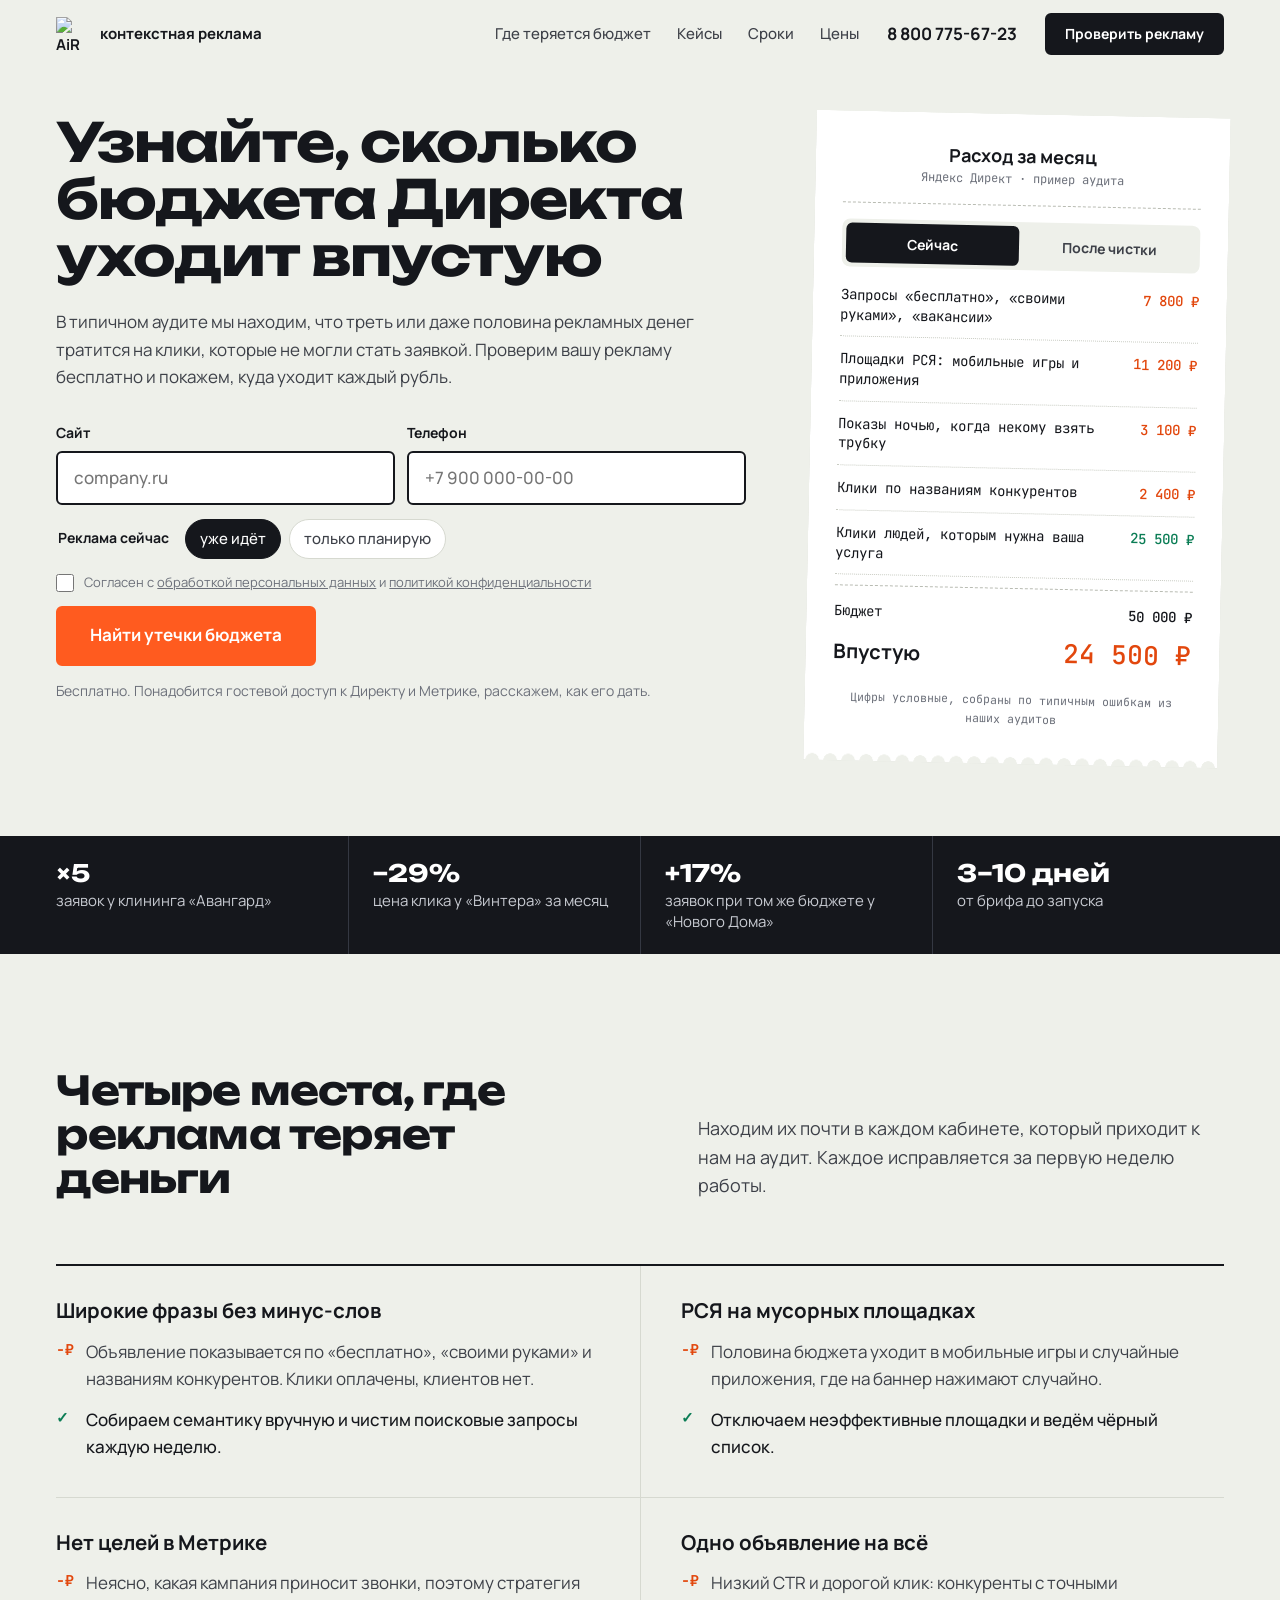
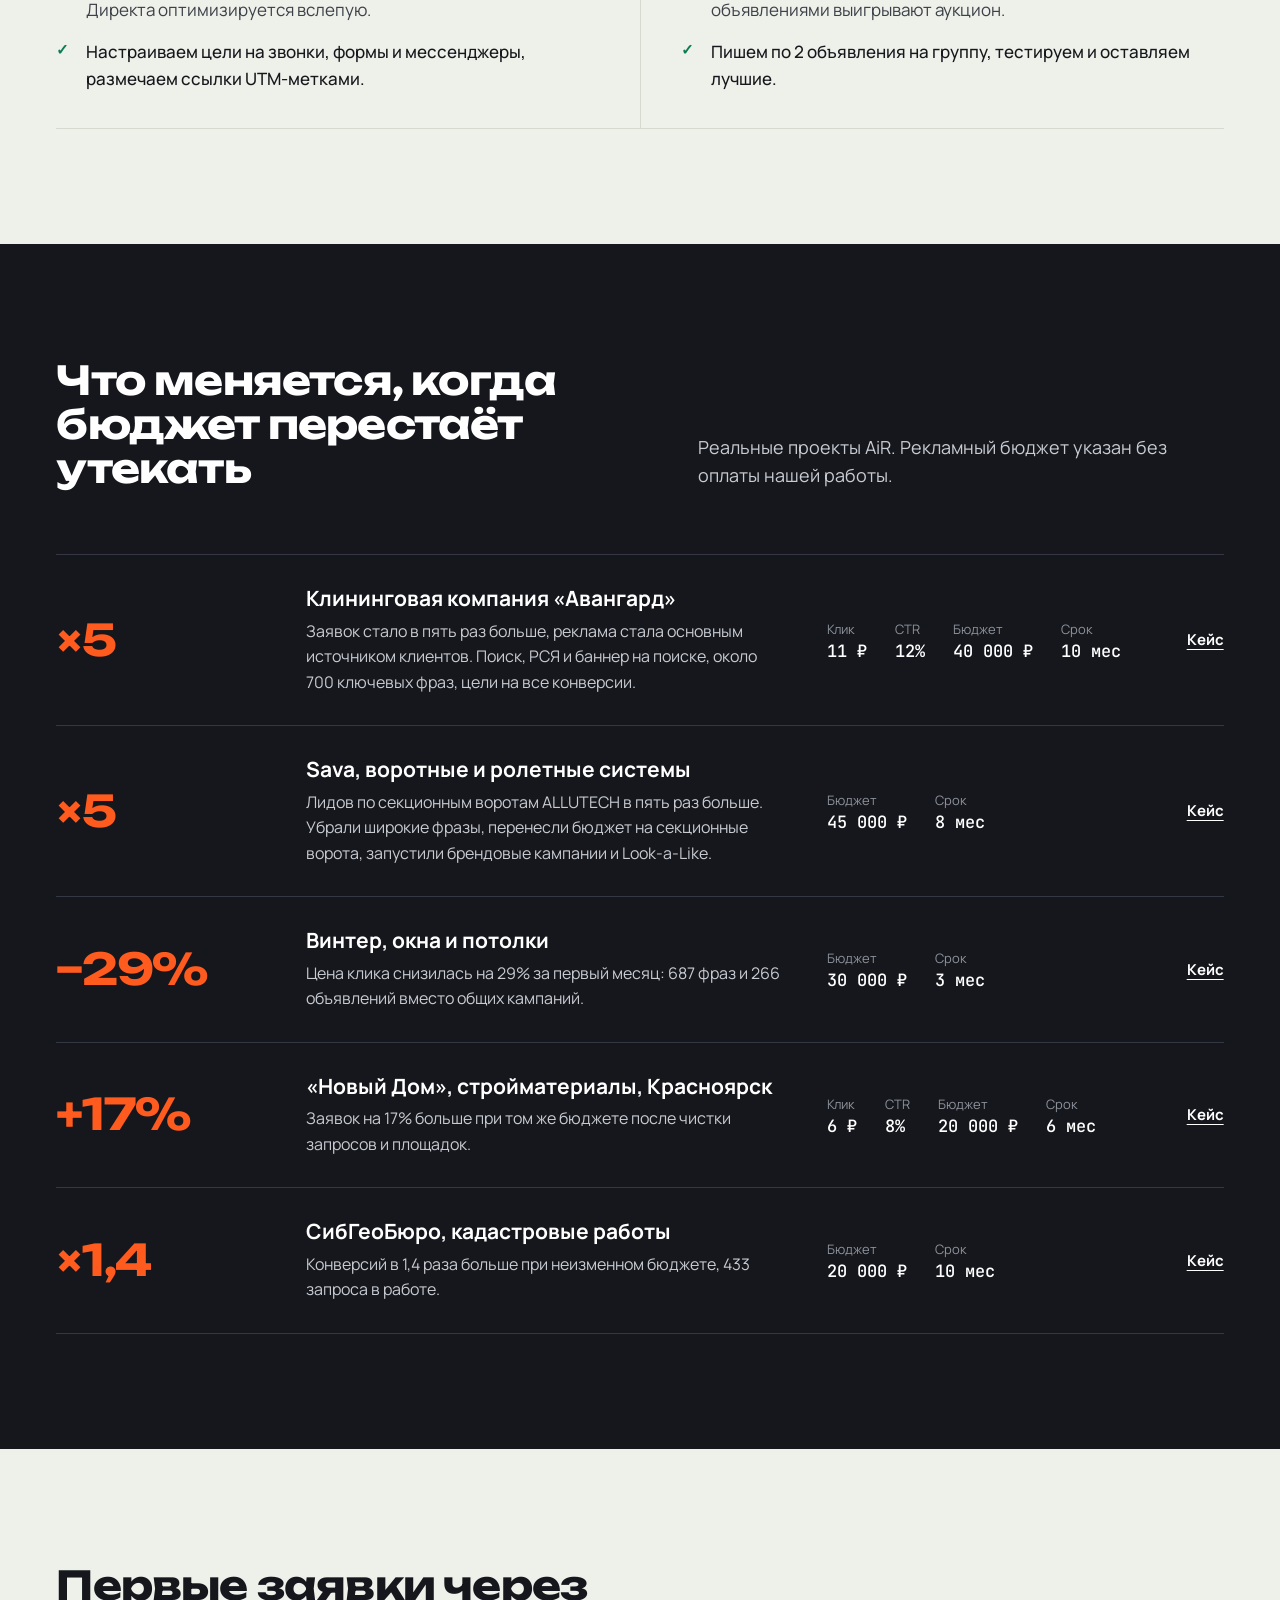
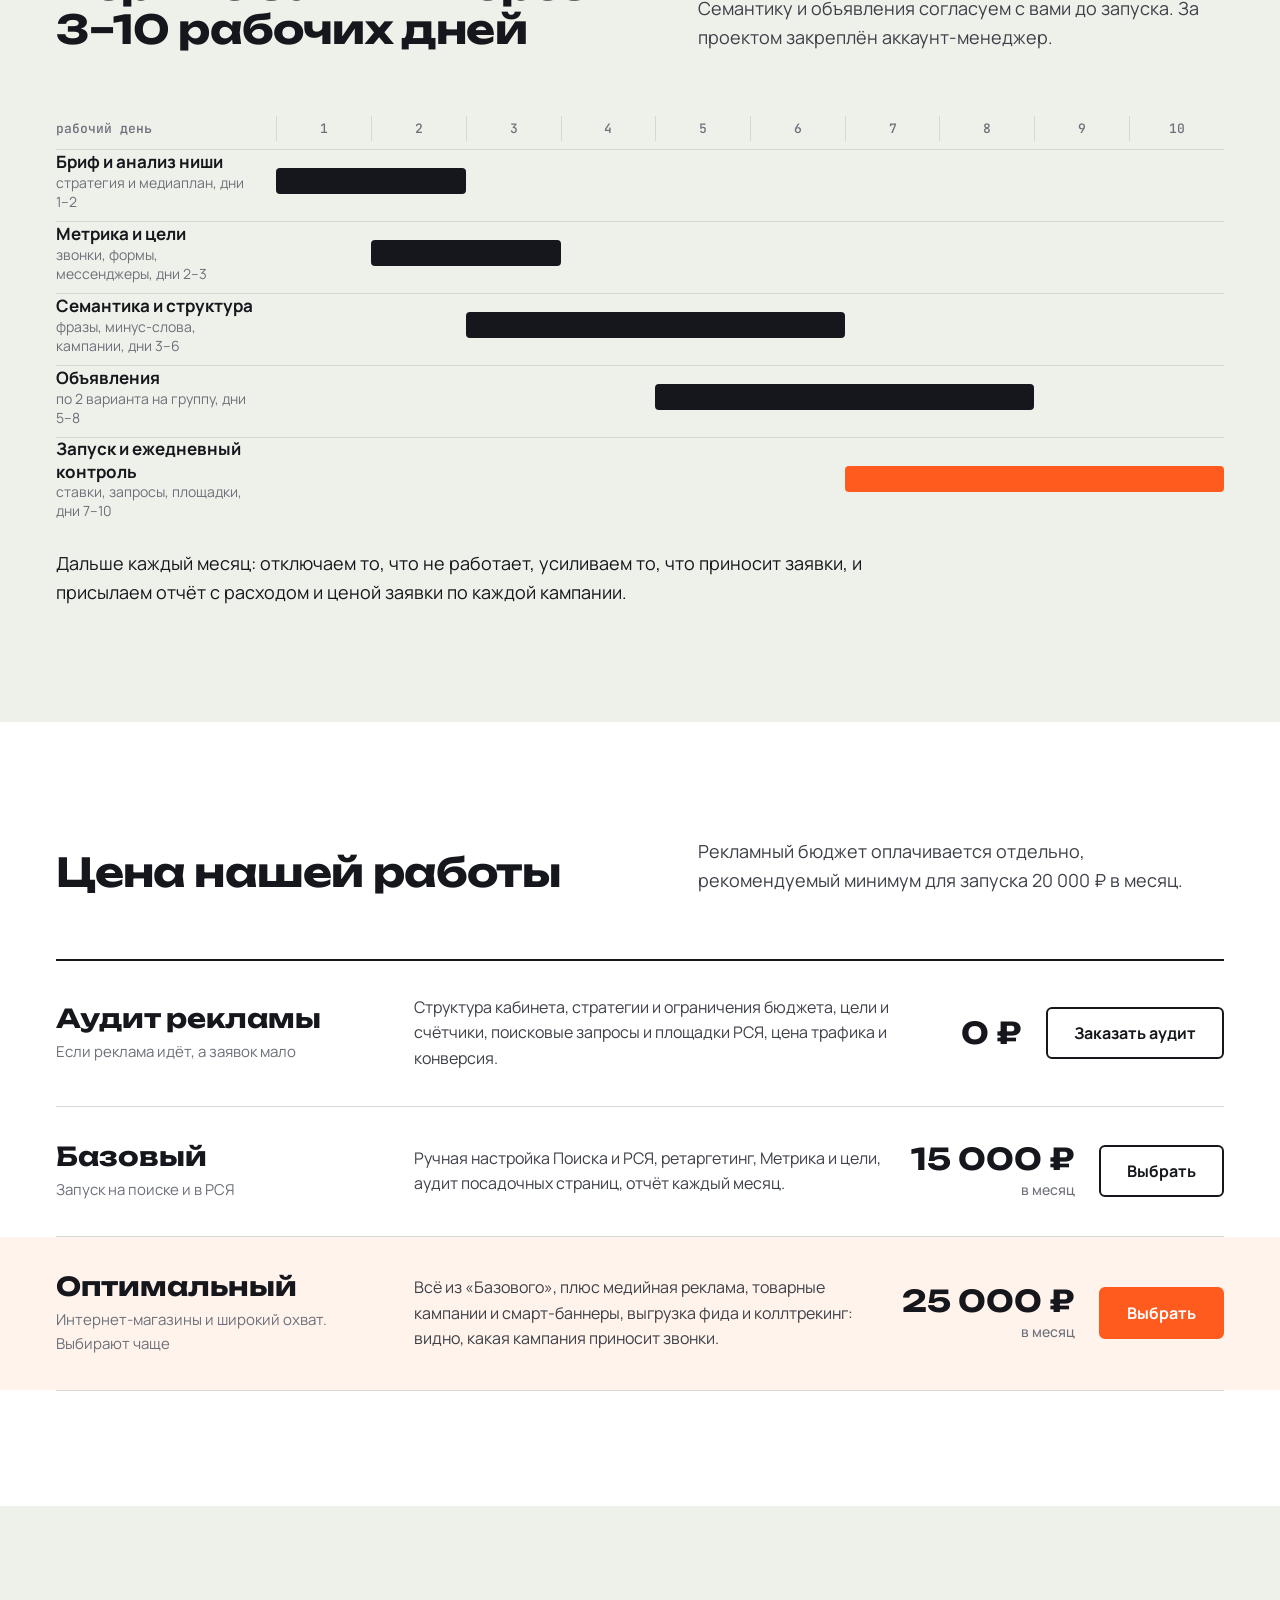
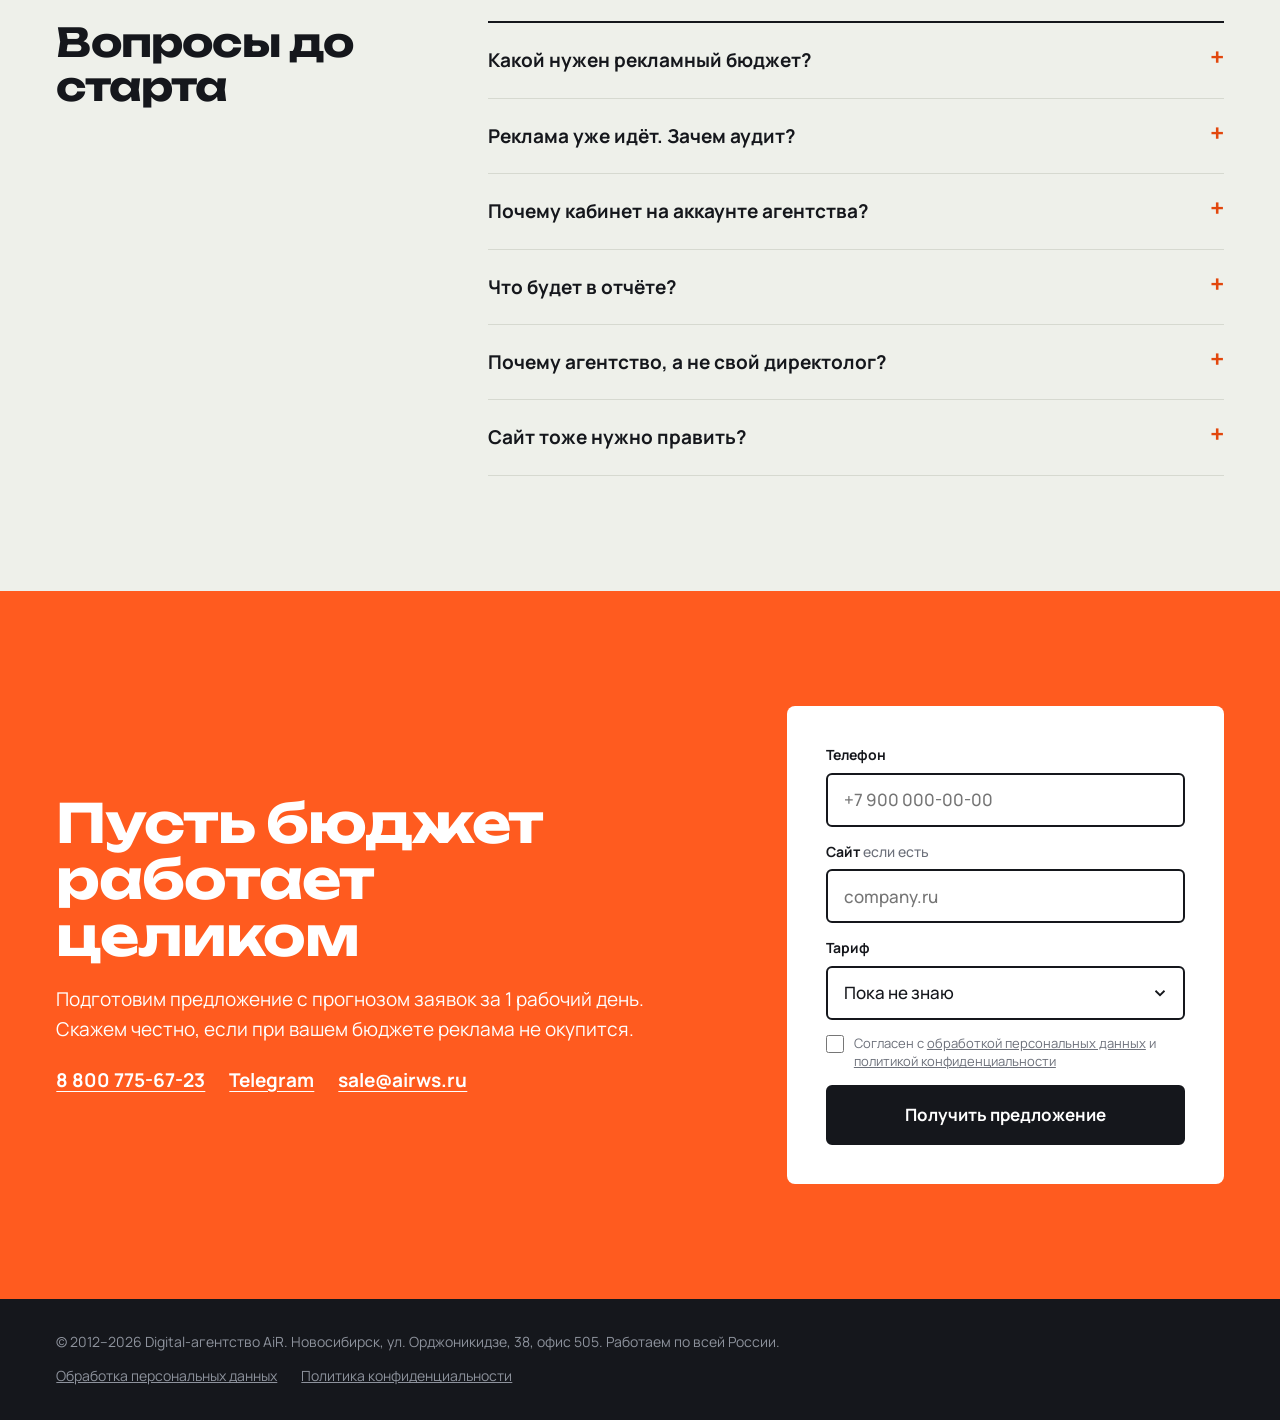
==== context-b/index.html @ ef3f14d1 "Контекст: варианты B (чек расходов) и C (калькулятор на первом экране) Co-Authored-By: Claude Opus 5" ====
<!doctype html>
<html lang="ru">
<head>
  <meta charset="utf-8">
  <meta name="viewport" content="width=device-width, initial-scale=1">
  <title>Сколько бюджета Директа уходит впустую — бесплатный аудит AiR</title>
  <meta name="description" content="Проверим вашу рекламу в Яндекс Директе бесплатно: мусорные запросы, площадки РСЯ, цели в Метрике. Ведение от 15 000 ₽ в месяц. Кейсы: заявки ×5, цена клика −29%.">
  <meta property="og:title" content="Сколько бюджета Директа уходит впустую — AiR">
  <meta property="og:description" content="Бесплатный аудит рекламы в Яндекс Директе. Ведение от 15 000 ₽ в месяц.">
  <meta property="og:type" content="website">
  <meta name="theme-color" content="#eef0ea">
  <link rel="icon" href="https://www.airws.ru/favicon.ico">
  <link rel="preconnect" href="https://fonts.googleapis.com">
  <link rel="preconnect" href="https://fonts.gstatic.com" crossorigin>
  <link href="https://fonts.googleapis.com/css2?family=Unbounded:wght@500;700&family=Manrope:wght@400;500;700&family=JetBrains+Mono:wght@400;500&display=swap" rel="stylesheet">
  <link rel="stylesheet" href="style.css?v=1">

  <!-- Яндекс.Метрика (на GitHub Pages и localhost не подключается). Цели этого лендинга идут с префиксом ctxb_ -->
  <script>
    if (!/(\.github\.io|^localhost|^127\.0\.0\.1)$/.test(location.hostname))
    (function(m,e,t,r,i,k,a){m[i]=m[i]||function(){(m[i].a=m[i].a||[]).push(arguments)};
    m[i].l=1*new Date();for(var j=0;j<document.scripts.length;j++){if(document.scripts[j].src===r){return;}}
    k=e.createElement(t),a=e.getElementsByTagName(t)[0],k.async=1,k.src=r,a.parentNode.insertBefore(k,a)})
    (window,document,"script","https://mc.yandex.ru/metrika/tag.js","ym");
    if (window.ym) ym(16999798, "init", {clickmap:true, trackLinks:true, accurateTrackBounce:true, webvisor:true});
  </script>
</head>
<body data-landing="context_b" data-goal-prefix="ctxb_" data-endpoint="../send.php">
<a class="skip" href="#main">Перейти к содержанию</a>

<header class="header">
  <div class="wrap header__in">
    <a href="https://www.airws.ru/" class="brand" target="_blank" rel="noopener" data-goal="logo_click">
      <img src="https://www.airws.ru/local/templates/main/assets/img/logo.svg" alt="AiR" width="34" height="34">
      <span>контекстная реклама</span>
    </a>
    <nav class="nav" aria-label="Разделы">
      <a href="#leaks">Где теряется бюджет</a>
      <a href="#cases">Кейсы</a>
      <a href="#plan">Сроки</a>
      <a href="#prices">Цены</a>
    </nav>
    <a class="header__tel" href="tel:88007756723" data-goal="phone_click">8 800 775-67-23</a>
    <a class="btn btn--ink btn--s" href="#audit" data-goal="cta_header">Проверить рекламу</a>
  </div>
</header>

<main id="main">

<!-- ============ HERO: чек расходов ============ -->
<section class="hero">
  <div class="wrap hero__in">
    <div class="hero__copy">
      <h1>Узнайте, сколько бюджета Директа уходит впустую</h1>
      <p class="hero__lead">В типичном аудите мы находим, что треть или даже половина рекламных денег тратится на клики, которые не могли стать заявкой. Проверим вашу рекламу бесплатно и покажем, куда уходит каждый рубль.</p>

      <form class="quick" id="audit" data-form="audit" novalidate>
        <div class="quick__row">
          <label class="field">
            <span class="field__label">Сайт</span>
            <input name="site" type="text" placeholder="company.ru" required autocomplete="url" inputmode="url" spellcheck="false">
            <small class="field__error" aria-live="polite"></small>
          </label>
          <label class="field">
            <span class="field__label">Телефон</span>
            <input name="phone" type="tel" placeholder="+7 900 000-00-00" required autocomplete="tel" inputmode="tel">
            <small class="field__error" aria-live="polite"></small>
          </label>
        </div>
        <fieldset class="seg">
          <legend>Реклама сейчас</legend>
          <label><input type="radio" name="has_ads" value="Уже идёт" checked><span>уже идёт</span></label>
          <label><input type="radio" name="has_ads" value="Только планирую"><span>только планирую</span></label>
        </fieldset>
        <label class="consent"><input type="checkbox" name="consent" required><span>Согласен с <a href="https://www.airws.ru/soglasie/" target="_blank" rel="noopener">обработкой персональных данных</a> и <a href="https://www.airws.ru/politika/" target="_blank" rel="noopener">политикой конфиденциальности</a></span></label>
        <small class="field__error field__error--consent" aria-live="polite"></small>
        <input type="text" name="company_fax" class="hp" tabindex="-1" autocomplete="off" aria-hidden="true">
        <button class="btn btn--hot btn--l" type="submit">Найти утечки бюджета</button>
        <p class="quick__note">Бесплатно. Понадобится гостевой доступ к Директу и Метрике, расскажем, как его дать.</p>
        <div class="form__success" hidden><b>Заявка принята</b><span>Свяжемся в течение рабочего дня и расскажем, как открыть гостевой доступ.</span></div>
      </form>
    </div>

    <figure class="receipt" data-receipt>
      <div class="receipt__paper">
        <div class="receipt__head">
          <b>Расход за месяц</b>
          <span>Яндекс Директ · пример аудита</span>
        </div>
        <div class="receipt__switch" role="group" aria-label="Состояние рекламы">
          <button type="button" aria-pressed="true" data-rc="before">Сейчас</button>
          <button type="button" aria-pressed="false" data-rc="after">После чистки</button>
        </div>
        <ul class="receipt__lines">
          <li class="is-leak"><span>Запросы «бесплатно», «своими руками», «вакансии»</span><b data-b="7 800" data-a="0">7 800</b></li>
          <li class="is-leak"><span>Площадки РСЯ: мобильные игры и приложения</span><b data-b="11 200" data-a="900">11 200</b></li>
          <li class="is-leak"><span>Показы ночью, когда некому взять трубку</span><b data-b="3 100" data-a="0">3 100</b></li>
          <li class="is-leak"><span>Клики по названиям конкурентов</span><b data-b="2 400" data-a="300">2 400</b></li>
          <li class="is-good"><span>Клики людей, которым нужна ваша услуга</span><b data-b="25 500" data-a="48 800">25 500</b></li>
        </ul>
        <div class="receipt__total">
          <div><span>Бюджет</span><b>50 000 ₽</b></div>
          <div class="receipt__waste"><span data-rc-label>Впустую</span><b data-rc-total>24 500 ₽</b></div>
        </div>
        <p class="receipt__foot">Цифры условные, собраны по типичным ошибкам из наших аудитов</p>
      </div>
    </figure>
  </div>
</section>

<!-- ============ ПОЛОСА ДОВЕРИЯ ============ -->
<section class="proof" aria-label="Результаты клиентов">
  <div class="wrap proof__in">
    <p><b>×5</b> заявок у клининга «Авангард»</p>
    <p><b>−29%</b> цена клика у «Винтера» за месяц</p>
    <p><b>+17%</b> заявок при том же бюджете у «Нового Дома»</p>
    <p><b>3–10 дней</b> от брифа до запуска</p>
  </div>
</section>

<!-- ============ УТЕЧКИ ============ -->
<section class="sec" id="leaks">
  <div class="wrap">
    <div class="sec__head">
      <h2>Четыре места, где реклама теряет деньги</h2>
      <p>Находим их почти в каждом кабинете, который приходит к нам на аудит. Каждое исправляется за первую неделю работы.</p>
    </div>
    <div class="leaks">
      <article class="leak">
        <h3>Широкие фразы без минус-слов</h3>
        <p class="leak__bad">Объявление показывается по «бесплатно», «своими руками» и названиям конкурентов. Клики оплачены, клиентов нет.</p>
        <p class="leak__fix">Собираем семантику вручную и чистим поисковые запросы каждую неделю.</p>
      </article>
      <article class="leak">
        <h3>РСЯ на мусорных площадках</h3>
        <p class="leak__bad">Половина бюджета уходит в мобильные игры и случайные приложения, где на баннер нажимают случайно.</p>
        <p class="leak__fix">Отключаем неэффективные площадки и ведём чёрный список.</p>
      </article>
      <article class="leak">
        <h3>Нет целей в Метрике</h3>
        <p class="leak__bad">Неясно, какая кампания приносит звонки, поэтому стратегия Директа оптимизируется вслепую.</p>
        <p class="leak__fix">Настраиваем цели на звонки, формы и мессенджеры, размечаем ссылки UTM-метками.</p>
      </article>
      <article class="leak">
        <h3>Одно объявление на всё</h3>
        <p class="leak__bad">Низкий CTR и дорогой клик: конкуренты с точными объявлениями выигрывают аукцион.</p>
        <p class="leak__fix">Пишем по 2 объявления на группу, тестируем и оставляем лучшие.</p>
      </article>
    </div>
  </div>
</section>

<!-- ============ КЕЙСЫ (реальные, со страницы airws.ru/services/reklama/context/) ============ -->
<section class="sec sec--ink" id="cases">
  <div class="wrap">
    <div class="sec__head">
      <h2>Что меняется, когда бюджет перестаёт утекать</h2>
      <p>Реальные проекты AiR. Рекламный бюджет указан без оплаты нашей работы.</p>
    </div>
    <ol class="ledger">
      <li class="ledger__row">
        <p class="ledger__num">×5</p>
        <div class="ledger__main"><h3>Клининговая компания «Авангард»</h3><p>Заявок стало в пять раз больше, реклама стала основным источником клиентов. Поиск, РСЯ и баннер на поиске, около 700 ключевых фраз, цели на все конверсии.</p></div>
        <dl class="ledger__kpi"><div><dt>Клик</dt><dd>11 ₽</dd></div><div><dt>CTR</dt><dd>12%</dd></div><div><dt>Бюджет</dt><dd>40 000 ₽</dd></div><div><dt>Срок</dt><dd>10 мес</dd></div></dl>
        <a class="ledger__link" href="https://www.airws.ru/cases/keysy-kr/kliningovaya-kompaniya-avangard/" target="_blank" rel="noopener" data-goal="case_open">Кейс</a>
      </li>
      <li class="ledger__row">
        <p class="ledger__num">×5</p>
        <div class="ledger__main"><h3>Sava, воротные и ролетные системы</h3><p>Лидов по секционным воротам ALLUTECH в пять раз больше. Убрали широкие фразы, перенесли бюджет на секционные ворота, запустили брендовые кампании и Look-a-Like.</p></div>
        <dl class="ledger__kpi"><div><dt>Бюджет</dt><dd>45 000 ₽</dd></div><div><dt>Срок</dt><dd>8 мес</dd></div></dl>
        <a class="ledger__link" href="https://www.airws.ru/cases/keysy-kr/sava/" target="_blank" rel="noopener" data-goal="case_open">Кейс</a>
      </li>
      <li class="ledger__row">
        <p class="ledger__num">−29%</p>
        <div class="ledger__main"><h3>Винтер, окна и потолки</h3><p>Цена клика снизилась на 29% за первый месяц: 687 фраз и 266 объявлений вместо общих кампаний.</p></div>
        <dl class="ledger__kpi"><div><dt>Бюджет</dt><dd>30 000 ₽</dd></div><div><dt>Срок</dt><dd>3 мес</dd></div></dl>
        <a class="ledger__link" href="https://www.airws.ru/cases/keysy-kr/vinter/" target="_blank" rel="noopener" data-goal="case_open">Кейс</a>
      </li>
      <li class="ledger__row">
        <p class="ledger__num">+17%</p>
        <div class="ledger__main"><h3>«Новый Дом», стройматериалы, Красноярск</h3><p>Заявок на 17% больше при том же бюджете после чистки запросов и площадок.</p></div>
        <dl class="ledger__kpi"><div><dt>Клик</dt><dd>6 ₽</dd></div><div><dt>CTR</dt><dd>8%</dd></div><div><dt>Бюджет</dt><dd>20 000 ₽</dd></div><div><dt>Срок</dt><dd>6 мес</dd></div></dl>
        <a class="ledger__link" href="https://www.airws.ru/cases/keysy-kr/novyy-dom/" target="_blank" rel="noopener" data-goal="case_open">Кейс</a>
      </li>
      <li class="ledger__row">
        <p class="ledger__num">×1,4</p>
        <div class="ledger__main"><h3>СибГеоБюро, кадастровые работы</h3><p>Конверсий в 1,4 раза больше при неизменном бюджете, 433 запроса в работе.</p></div>
        <dl class="ledger__kpi"><div><dt>Бюджет</dt><dd>20 000 ₽</dd></div><div><dt>Срок</dt><dd>10 мес</dd></div></dl>
        <a class="ledger__link" href="https://www.airws.ru/cases/keysy-kr/sibgeobyuro/" target="_blank" rel="noopener" data-goal="case_open">Кейс</a>
      </li>
    </ol>
  </div>
</section>

<!-- ============ СРОКИ: диаграмма по дням ============ -->
<section class="sec" id="plan">
  <div class="wrap">
    <div class="sec__head">
      <h2>Первые заявки через 3–10 рабочих дней</h2>
      <p>Семантику и объявления согласуем с вами до запуска. За проектом закреплён аккаунт-менеджер.</p>
    </div>
    <div class="gantt" role="table" aria-label="План запуска по рабочим дням">
      <div class="gantt__scale" role="row" aria-hidden="true">
        <span></span><span>1</span><span>2</span><span>3</span><span>4</span><span>5</span><span>6</span><span>7</span><span>8</span><span>9</span><span>10</span>
      </div>
      <div class="gantt__row" role="row" style="--s:1;--e:3"><p role="rowheader"><b>Бриф и анализ ниши</b><span>стратегия и медиаплан, дни 1–2</span></p><i role="cell"></i></div>
      <div class="gantt__row" role="row" style="--s:2;--e:4"><p role="rowheader"><b>Метрика и цели</b><span>звонки, формы, мессенджеры, дни 2–3</span></p><i role="cell"></i></div>
      <div class="gantt__row" role="row" style="--s:3;--e:7"><p role="rowheader"><b>Семантика и структура</b><span>фразы, минус-слова, кампании, дни 3–6</span></p><i role="cell"></i></div>
      <div class="gantt__row" role="row" style="--s:5;--e:9"><p role="rowheader"><b>Объявления</b><span>по 2 варианта на группу, дни 5–8</span></p><i role="cell"></i></div>
      <div class="gantt__row gantt__row--go" role="row" style="--s:7;--e:11"><p role="rowheader"><b>Запуск и ежедневный контроль</b><span>ставки, запросы, площадки, дни 7–10</span></p><i role="cell"></i></div>
    </div>
    <p class="gantt__after">Дальше каждый месяц: отключаем то, что не работает, усиливаем то, что приносит заявки, и присылаем отчёт с расходом и ценой заявки по каждой кампании.</p>
  </div>
</section>

<!-- ============ ЦЕНЫ ============ -->
<section class="sec sec--paper" id="prices">
  <div class="wrap">
    <div class="sec__head">
      <h2>Цена нашей работы</h2>
      <p>Рекламный бюджет оплачивается отдельно, рекомендуемый минимум для запуска 20 000 ₽ в месяц.</p>
    </div>
    <div class="tiers">
      <article class="tier">
        <div class="tier__name"><h3>Аудит рекламы</h3><p>Если реклама идёт, а заявок мало</p></div>
        <p class="tier__list">Структура кабинета, стратегии и ограничения бюджета, цели и счётчики, поисковые запросы и площадки РСЯ, цена трафика и конверсия.</p>
        <div class="tier__end"><p class="tier__price">0 ₽</p><a href="#audit" class="btn btn--line" data-goal="tariff_audit">Заказать аудит</a></div>
      </article>
      <article class="tier">
        <div class="tier__name"><h3>Базовый</h3><p>Запуск на поиске и в РСЯ</p></div>
        <p class="tier__list">Ручная настройка Поиска и РСЯ, ретаргетинг, Метрика и цели, аудит посадочных страниц, отчёт каждый месяц.</p>
        <div class="tier__end"><p class="tier__price">15 000 ₽<small>в месяц</small></p><a href="#final" class="btn btn--line" data-goal="tariff_base" data-plan="Базовый">Выбрать</a></div>
      </article>
      <article class="tier tier--pick">
        <div class="tier__name"><h3>Оптимальный</h3><p>Интернет-магазины и широкий охват. Выбирают чаще</p></div>
        <p class="tier__list">Всё из «Базового», плюс медийная реклама, товарные кампании и смарт-баннеры, выгрузка фида и коллтрекинг: видно, какая кампания приносит звонки.</p>
        <div class="tier__end"><p class="tier__price">25 000 ₽<small>в месяц</small></p><a href="#final" class="btn btn--hot" data-goal="tariff_optimal" data-plan="Оптимальный">Выбрать</a></div>
      </article>
    </div>
  </div>
</section>

<!-- ============ ВОПРОСЫ ============ -->
<section class="sec" id="faq">
  <div class="wrap faq-wrap">
    <h2>Вопросы до старта</h2>
    <div class="faq">
      <details><summary>Какой нужен рекламный бюджет?</summary><p>Минимум для запуска 20 000 ₽ в месяц. В Новосибирске при средней конкуренции бюджеты обычно начинаются от 50 000 ₽. Точную сумму посчитаем в коммерческом предложении: она зависит от ниши, региона и типов рекламы.</p></details>
      <details><summary>Реклама уже идёт. Зачем аудит?</summary><p>Он бесплатный и показывает, на что уходит бюджет: нерелевантные запросы, мусорные площадки РСЯ, кампании без целей. Часто после чистки заявок становится больше при том же бюджете, как у «Нового Дома»: +17%.</p></details>
      <details><summary>Почему кабинет на аккаунте агентства?</summary><p>Агентствам Яндекс быстрее проводит модерацию и отвечает в поддержке, бюджет поступает без задержек. Доступ к статистике и отчёты у вас есть всегда.</p></details>
      <details><summary>Что будет в отчёте?</summary><p>Расход по кампаниям, клики и их цена, конверсии и цена заявки, что изменили за месяц и что предлагаем дальше.</p></details>
      <details><summary>Почему агентство, а не свой директолог?</summary><p>Над проектом работают менеджер по маркетингу, директолог и руководитель отдела. Обычно это дешевле штатного специалиста, а за качество отвечает договор.</p></details>
      <details><summary>Сайт тоже нужно править?</summary><p>Часто да: аудит посадочных страниц входит в тарифы. Мы делаем сайты 13 лет, поэтому правки внедрят наши разработчики.</p></details>
    </div>
  </div>
</section>

<!-- ============ ФИНАЛ ============ -->
<section class="final" id="final">
  <div class="wrap final__in">
    <div class="final__copy">
      <h2>Пусть бюджет работает целиком</h2>
      <p>Подготовим предложение с прогнозом заявок за 1 рабочий день. Скажем честно, если при вашем бюджете реклама не окупится.</p>
      <p class="final__alt"><a href="tel:88007756723" data-goal="phone_click">8 800 775-67-23</a><a href="https://t.me/+79134871183" target="_blank" rel="noopener" data-goal="tg_click">Telegram</a><a href="mailto:sale@airws.ru" data-goal="email_click">sale@airws.ru</a></p>
    </div>
    <form class="panel" data-form="lead" novalidate>
      <label class="field">
        <span class="field__label">Телефон</span>
        <input name="phone" type="tel" placeholder="+7 900 000-00-00" required autocomplete="tel" inputmode="tel">
        <small class="field__error" aria-live="polite"></small>
      </label>
      <label class="field">
        <span class="field__label">Сайт <span class="opt">если есть</span></span>
        <input name="site" type="text" placeholder="company.ru" autocomplete="url" inputmode="url" spellcheck="false">
      </label>
      <label class="field">
        <span class="field__label">Тариф</span>
        <select name="plan">
          <option value="Не знаю, нужна консультация">Пока не знаю</option>
          <option value="Базовый">Базовый, 15 000 ₽ в месяц</option>
          <option value="Оптимальный">Оптимальный, 25 000 ₽ в месяц</option>
        </select>
      </label>
      <input type="hidden" name="contact_via" value="Звонок">
      <input type="text" name="company_fax" class="hp" tabindex="-1" autocomplete="off" aria-hidden="true">
      <label class="consent"><input type="checkbox" name="consent" required><span>Согласен с <a href="https://www.airws.ru/soglasie/" target="_blank" rel="noopener">обработкой персональных данных</a> и <a href="https://www.airws.ru/politika/" target="_blank" rel="noopener">политикой конфиденциальности</a></span></label>
      <small class="field__error field__error--consent" aria-live="polite"></small>
      <button class="btn btn--ink btn--l" type="submit">Получить предложение</button>
      <div class="form__success" hidden><b>Заявка принята</b><span>Менеджер перезвонит в течение рабочего дня.</span></div>
    </form>
  </div>
</section>

</main>

<footer class="footer">
  <div class="wrap footer__in">
    <p>© 2012–2026 Digital-агентство AiR. Новосибирск, ул. Орджоникидзе, 38, офис 505. Работаем по всей России.</p>
    <p class="footer__links">
      <a href="https://www.airws.ru/soglasie/" target="_blank" rel="noopener">Обработка персональных данных</a>
      <a href="https://www.airws.ru/politika/" target="_blank" rel="noopener">Политика конфиденциальности</a>
    </p>
  </div>
</footer>

<div class="mobile-bar">
  <a href="tel:88007756723" class="mobile-bar__tel" aria-label="Позвонить" data-goal="phone_click"><svg viewBox="0 0 24 24" width="20" height="20" aria-hidden="true"><path fill="currentColor" d="M6.6 10.8a15.1 15.1 0 0 0 6.6 6.6l2.2-2.2c.3-.3.7-.4 1-.2 1.1.4 2.3.6 3.6.6.6 0 1 .4 1 1V20c0 .6-.4 1-1 1A17 17 0 0 1 3 4c0-.6.4-1 1-1h3.5c.6 0 1 .4 1 1 0 1.3.2 2.5.6 3.6.1.3 0 .7-.2 1l-2.3 2.2Z"/></svg></a>
  <a href="#audit" class="btn btn--hot" data-goal="cta_mobile_bar">Найти утечки бюджета</a>
</div>

<script src="../assets/js/main.js?v=7"></script>
<script>
  // Чек расходов: «Сейчас» ↔ «После чистки»
  (function () {
    var r = document.querySelector('[data-receipt]');
    if (!r) return;
    var btns = r.querySelectorAll('[data-rc]'), total = r.querySelector('[data-rc-total]'), touched = false;
    function set(state) {
      r.classList.toggle('is-after', state === 'after');
      btns.forEach(function (b) { b.setAttribute('aria-pressed', b.getAttribute('data-rc') === state ? 'true' : 'false'); });
      r.querySelectorAll('[data-b]').forEach(function (v) { v.textContent = v.getAttribute(state === 'after' ? 'data-a' : 'data-b'); });
            total.textContent = state === 'after' ? '1 200 ₽' : '24 500 ₽';
    }
    btns.forEach(function (b) {
      b.addEventListener('click', function () {
        set(b.getAttribute('data-rc'));
        if (!touched) { touched = true; window.airGoal && window.airGoal('receipt_toggle'); }
      });
    });
  })();
</script>
</body>
</html>
---- context-b/style.css ----
/* AiR · Контекстная реклама, вариант B — «чек расходов» */
:root {
  --paper: #eef0ea;
  --white: #ffffff;
  --ink: #15171c;
  --text: #3d4048;
  --mute: #6c707a;
  --line: #d6d9d0;
  --hot: #ff5b1f;
  --hot-d: #e2470d;
  --good: #0b7d55;
  --display: "Unbounded", "Arial Black", sans-serif;
  --sans: "Manrope", Arial, sans-serif;
  --mono: "JetBrains Mono", Consolas, monospace;
  --gutter: clamp(16px, 4.4vw, 88px);
}

*, *::before, *::after { box-sizing: border-box; }
[hidden] { display: none !important; }
html { scroll-behavior: smooth; scroll-padding-top: 80px; -webkit-text-size-adjust: 100%; }
body { margin: 0; background: var(--paper); color: var(--text); font: 17px/1.6 var(--sans); overflow-x: hidden; }
img, svg { display: block; }
a { color: inherit; }
h1, h2, h3 { margin: 0; color: var(--ink); }
p { margin: 0; }
:focus-visible { outline: 3px solid var(--hot); outline-offset: 2px; }

.skip { position: absolute; left: -9999px; top: 8px; z-index: 100; padding: 8px 14px; background: var(--white); }
.skip:focus { left: 8px; }
.hp { position: absolute; left: -9999px; width: 1px; height: 1px; opacity: 0; }
.wrap { width: 100%; max-width: 1600px; margin: 0 auto; padding: 0 var(--gutter); }

/* ---------- Кнопки ---------- */
.btn { display: inline-flex; align-items: center; justify-content: center; min-height: 52px; padding: 0 26px; border: 2px solid var(--ink); border-radius: 6px; background: transparent; color: var(--ink); font: 700 16px/1.2 var(--sans); text-decoration: none; text-align: center; cursor: pointer; transition: background .15s, color .15s, border-color .15s; }
.btn--s { min-height: 42px; padding: 0 18px; font-size: 14px; }
.btn--l { min-height: 60px; padding: 0 32px; font-size: 17px; }
.btn--ink { background: var(--ink); color: var(--white); }
.btn--ink:hover { background: #2b2e36; border-color: #2b2e36; }
.btn--hot { background: var(--hot); border-color: var(--hot); color: var(--white); }
.btn--hot:hover { background: var(--hot-d); border-color: var(--hot-d); }
.btn--line:hover { background: var(--ink); color: var(--white); }
.btn.is-loading { opacity: .7; cursor: progress; }

/* ---------- Шапка ---------- */
.header { position: sticky; top: 0; z-index: 50; background: var(--paper); border-bottom: 1px solid transparent; transition: border-color .2s; }
.header.is-scrolled { border-color: var(--line); }
.header__in { display: flex; align-items: center; gap: 28px; min-height: 68px; }
.brand { display: flex; align-items: center; gap: 10px; text-decoration: none; color: var(--ink); font-weight: 700; font-size: 15px; }
.nav { display: flex; gap: 26px; margin-left: auto; }
.nav a { text-decoration: none; font-weight: 500; font-size: 15px; color: var(--text); }
.nav a:hover { color: var(--ink); text-decoration: underline; text-underline-offset: 4px; }
.header__tel { text-decoration: none; font-weight: 700; color: var(--ink); white-space: nowrap; }

/* ---------- Hero ---------- */
.hero { padding: clamp(28px, 5vh, 64px) 0 clamp(48px, 8vh, 96px); }
.hero__in { display: grid; grid-template-columns: minmax(0, 1.25fr) minmax(360px, .75fr); gap: clamp(32px, 5vw, 96px); align-items: start; }
h1 { font: 700 clamp(32px, min(4.2vw, 7.4vh), 76px)/1.06 var(--display); letter-spacing: -.02em; max-width: 16ch; }
.hero__lead { margin-top: clamp(16px, 2.6vh, 28px); max-width: 38em; font-size: clamp(17px, 1.25vw, 20px); }

/* Форма аудита */
.quick { margin-top: clamp(22px, 3.6vh, 40px); max-width: 720px; display: grid; gap: 14px; }
.quick__row { display: grid; grid-template-columns: minmax(0, 1fr) minmax(0, 1fr); gap: 12px; }
.quick .btn { justify-self: start; }
.quick__note { font-size: 14px; color: var(--mute); }
.field { display: grid; gap: 6px; }
.field__label { font-size: 14px; font-weight: 700; color: var(--ink); }
.opt { font-weight: 500; color: var(--mute); }
.field input, .field select { width: 100%; min-height: 54px; padding: 0 16px; border: 2px solid var(--ink); border-radius: 6px; background: var(--white); color: var(--ink); font: 500 17px var(--sans); }
.field select { appearance: none; background: var(--white) url("data:image/svg+xml,%3Csvg xmlns='http://www.w3.org/2000/svg' viewBox='0 0 24 24' fill='none' stroke='%2315171c' stroke-width='2.4'%3E%3Cpath d='m6 9 6 6 6-6'/%3E%3C/svg%3E") right 14px center / 18px no-repeat; padding-right: 44px; }
.field input:focus, .field select:focus { outline: none; box-shadow: 0 0 0 4px rgba(255, 91, 31, .3); }
.field input.is-invalid { border-color: var(--hot-d); background: #fff4ef; }
.field__error { color: var(--hot-d); font-size: 14px; font-weight: 500; line-height: 1.3; }
.field__error:empty { display: none; }
.seg { display: flex; flex-wrap: wrap; align-items: center; gap: 8px; margin: 0; padding: 0; border: 0; }
.seg legend { float: left; margin-right: 6px; font-size: 14px; font-weight: 700; color: var(--ink); }
.seg label { position: relative; cursor: pointer; }
.seg input { position: absolute; opacity: 0; width: 1px; height: 1px; }
.seg span { display: inline-block; padding: 7px 14px; border: 1.5px solid var(--line); border-radius: 999px; background: var(--white); font-size: 15px; font-weight: 500; }
.seg input:checked + span { border-color: var(--ink); background: var(--ink); color: var(--white); }
.seg input:focus-visible + span { outline: 3px solid var(--hot); outline-offset: 2px; }
.consent { display: flex; gap: 10px; align-items: flex-start; font-size: 13px; line-height: 1.45; color: var(--mute); cursor: pointer; }
.consent input { flex: none; width: 18px; height: 18px; margin: 1px 0 0; accent-color: var(--ink); }
.form__error { color: var(--hot-d); font-weight: 500; }
.form__success { display: grid; gap: 4px; padding: 16px 18px; border-left: 4px solid var(--good); background: #e3f2ea; color: #0a5a3e; }

/* Чек */
.receipt { margin: 0; position: relative; }
.receipt__paper { position: relative; padding: 30px 28px 36px; background: var(--white); font-family: var(--mono); font-size: 14px; color: var(--ink); box-shadow: 0 1px 0 var(--line), 0 24px 60px -30px rgba(21, 23, 28, .35); transform: rotate(1.2deg);
  -webkit-mask: radial-gradient(circle 7px at 50% 100%, transparent 6.5px, #000 7px) bottom / 18px 100% repeat-x;
          mask: radial-gradient(circle 7px at 50% 100%, transparent 6.5px, #000 7px) bottom / 18px 100% repeat-x; }
.receipt__head { display: grid; gap: 2px; padding-bottom: 16px; border-bottom: 1.5px dashed #b9bcb3; text-align: center; }
.receipt__head b { font: 700 18px var(--sans); }
.receipt__head span { color: var(--mute); font-size: 12px; }
.receipt__switch { display: grid; grid-template-columns: 1fr 1fr; gap: 4px; margin: 16px 0 6px; padding: 4px; border-radius: 8px; background: var(--paper); font-family: var(--sans); }
.receipt__switch button { min-height: 40px; border: 0; border-radius: 6px; background: transparent; color: var(--text); font: 700 14px var(--sans); cursor: pointer; }
.receipt__switch button[aria-pressed="true"] { background: var(--ink); color: var(--white); }
.receipt__lines { list-style: none; margin: 0; padding: 0; }
.receipt__lines li { display: grid; grid-template-columns: minmax(0, 1fr) auto; gap: 16px; align-items: baseline; padding: 11px 0; border-bottom: 1px dotted #c9ccc3; }
.receipt__lines span { line-height: 1.4; }
.receipt__lines b { font-weight: 500; font-variant-numeric: tabular-nums; white-space: nowrap; transition: color .3s; }
.receipt__lines b::after { content: " ₽"; }
.is-leak b { color: var(--hot-d); }
.is-good b { color: var(--good); }
.is-after .is-leak span { text-decoration: line-through; text-decoration-color: rgba(21, 23, 28, .45); color: var(--mute); }
.is-after .is-leak b { color: var(--mute); }
.receipt__total { display: grid; gap: 6px; padding-top: 14px; border-top: 1.5px dashed #b9bcb3; margin-top: 10px; }
.receipt__total div { display: flex; justify-content: space-between; gap: 12px; }
.receipt__total b { font-weight: 500; }
.receipt__waste { align-items: baseline; font-size: 20px; }
.receipt__waste span { font-family: var(--sans); font-weight: 700; }
.receipt__waste b { color: var(--hot-d); font-size: 26px; font-weight: 500; transition: color .3s; }
.is-after .receipt__waste b { color: var(--good); }
.receipt__foot { margin-top: 18px; color: var(--mute); font-size: 11.5px; text-align: center; }

/* ---------- Полоса доверия ---------- */
.proof { background: var(--ink); color: #c8cbd2; }
.proof__in { display: grid; grid-template-columns: repeat(4, minmax(0, 1fr)); }
.proof p { padding: 22px 24px 22px 0; font-size: 15px; line-height: 1.4; }
.proof p + p { padding-left: 24px; border-left: 1px solid #343842; }
.proof b { display: block; margin-bottom: 2px; color: var(--white); font: 700 24px var(--display); }

/* ---------- Секции ---------- */
.sec { padding: clamp(64px, 9vw, 128px) 0; }
.sec--ink { background: var(--ink); color: #c8cbd2; }
.sec--ink h2, .sec--ink h3 { color: var(--white); }
.sec--paper { background: var(--white); }
.sec__head { display: grid; grid-template-columns: minmax(0, 1.1fr) minmax(0, 1fr); gap: 24px 64px; align-items: end; margin-bottom: clamp(36px, 5vw, 64px); }
.sec__head h2 { font: 700 clamp(28px, 3.1vw, 52px)/1.1 var(--display); letter-spacing: -.02em; }
.sec__head p { max-width: 34em; font-size: 18px; }

/* Утечки */
.leaks { display: grid; grid-template-columns: repeat(2, minmax(0, 1fr)); border-top: 2px solid var(--ink); }
.leak { padding: 32px 40px 36px 0; border-bottom: 1px solid var(--line); }
.leak:nth-child(even) { padding: 32px 0 36px 40px; border-left: 1px solid var(--line); }
.leak h3 { font: 700 clamp(20px, 1.6vw, 26px)/1.25 var(--sans); }
.leak__bad, .leak__fix { position: relative; margin-top: 14px; padding-left: 30px; }
.leak__bad::before, .leak__fix::before { position: absolute; left: 0; top: 1px; font: 700 15px/22px var(--mono); }
.leak__bad::before { content: "−₽"; color: var(--hot-d); }
.leak__fix { color: var(--ink); font-weight: 500; }
.leak__fix::before { content: "✓"; color: var(--good); }

/* Кейсы-реестр */
.ledger { list-style: none; margin: 0; padding: 0; border-top: 1px solid #343842; }
.ledger__row { display: grid; grid-template-columns: minmax(210px, 1.1fr) minmax(0, 3fr) minmax(0, 2fr) auto; gap: 16px 40px; align-items: center; padding: 30px 0; border-bottom: 1px solid #343842; }
.ledger__num { color: var(--hot); font: 700 clamp(40px, 3.4vw, 64px)/1 var(--display); letter-spacing: -.03em; white-space: nowrap; }
.ledger__main h3 { font: 700 21px/1.3 var(--sans); }
.ledger__main p { margin-top: 6px; font-size: 16px; max-width: 46em; }
.ledger__kpi { display: flex; flex-wrap: wrap; gap: 10px 28px; margin: 0; }
.ledger__kpi dt { font-size: 13px; color: #8d929c; }
.ledger__kpi dd { margin: 0; color: var(--white); font: 500 17px var(--mono); white-space: nowrap; }
.ledger__link { color: var(--white); font-weight: 700; font-size: 15px; text-underline-offset: 4px; }
.ledger__link:hover { color: var(--hot); }

/* Диаграмма сроков */
.gantt { display: grid; gap: 8px; }
.gantt__scale, .gantt__row { display: grid; grid-template-columns: minmax(220px, 1.3fr) repeat(10, minmax(0, 1fr)); align-items: center; }
.gantt__scale span { font: 500 13px var(--mono); color: var(--mute); text-align: center; border-left: 1px solid var(--line); padding: 4px 0; }
.gantt__scale span:first-child { border: 0; text-align: left; }
.gantt__scale span:first-child::before { content: "рабочий день"; }
.gantt__row { min-height: 64px; border-top: 1px solid var(--line); }
.gantt__row p { display: grid; padding-right: 20px; line-height: 1.35; }
.gantt__row b { color: var(--ink); font-size: 17px; }
.gantt__row span { font-size: 14px; color: var(--mute); }
.gantt__row i { grid-column: calc(var(--s) + 1) / calc(var(--e) + 1); height: 26px; border-radius: 4px; background: var(--ink); }
.gantt__row--go i { background: var(--hot); }
.gantt__after { margin-top: 28px; max-width: 46em; font-size: 18px; color: var(--ink); }

/* Цены */
.tiers { border-top: 2px solid var(--ink); }
.tier { display: grid; grid-template-columns: minmax(0, 1.1fr) minmax(0, 1.7fr) minmax(260px, 1fr); gap: 20px 48px; align-items: center; padding: 34px 0; border-bottom: 1px solid var(--line); }
.tier--pick { position: relative; }
.tier--pick::before { content: ""; position: absolute; inset: 0 calc(var(--gutter) * -1); z-index: -1; background: #fff3ec; }
.tier--pick { z-index: 0; }
.tier__name h3 { font: 700 26px/1.2 var(--display); }
.tier__name p { margin-top: 6px; color: var(--mute); font-size: 15px; }
.tier__list { font-size: 16px; }
.tier__end { display: flex; align-items: center; justify-content: flex-end; gap: 24px; }
.tier__price { color: var(--ink); font: 700 30px/1 var(--display); white-space: nowrap; text-align: right; }
.tier__price small { display: block; margin-top: 6px; font: 500 14px var(--sans); color: var(--mute); }

/* FAQ */
.faq-wrap { display: grid; grid-template-columns: minmax(0, 1fr) minmax(0, 2fr); gap: 32px 64px; }
.faq-wrap h2 { font: 700 clamp(28px, 3.1vw, 52px)/1.1 var(--display); letter-spacing: -.02em; }
.faq { border-top: 2px solid var(--ink); }
.faq details { border-bottom: 1px solid var(--line); }
.faq summary { display: flex; justify-content: space-between; gap: 24px; padding: 22px 0; color: var(--ink); font-weight: 700; font-size: 19px; cursor: pointer; list-style: none; }
.faq summary::-webkit-details-marker { display: none; }
.faq summary::after { content: "+"; flex: none; font: 500 24px/1 var(--mono); color: var(--hot-d); }
.faq details[open] summary::after { content: "−"; }
.faq details p { padding: 0 0 24px; max-width: 46em; }

/* Финал */
.final { padding: clamp(64px, 9vw, 120px) 0; background: var(--hot); color: #fff; }
.final__in { display: grid; grid-template-columns: minmax(0, 1.2fr) minmax(340px, .8fr); gap: 40px clamp(40px, 6vw, 120px); align-items: center; }
.final h2 { color: #fff; font: 700 clamp(32px, 4.2vw, 72px)/1.05 var(--display); letter-spacing: -.02em; max-width: 12ch; }
.final__copy > p { margin-top: 20px; max-width: 32em; font-size: 19px; }
.final__alt { display: flex; flex-wrap: wrap; gap: 8px 24px; font-weight: 700; }
.final__alt a { text-underline-offset: 4px; }
.panel { display: grid; gap: 14px; padding: clamp(24px, 3vw, 40px); border-radius: 8px; background: var(--white); color: var(--text); }

/* Футер */
.footer { padding: 32px 0; background: var(--ink); color: #8d929c; font-size: 14px; }
.footer__in { display: flex; flex-wrap: wrap; justify-content: space-between; gap: 12px 32px; }
.footer__links { display: flex; flex-wrap: wrap; gap: 8px 24px; }
.footer a:hover { color: var(--white); }

.mobile-bar { display: none; }

/* ---------- Адаптив ---------- */
@media (min-width: 1001px) and (max-height: 700px) {
  .hero { padding-top: 20px; }
  .hero__lead { font-size: 16px; }
  .quick { gap: 10px; margin-top: 18px; }
  .field input { min-height: 48px; }
}
@media (max-width: 1240px) {
  .nav { display: none; }
  .header__tel { margin-left: auto; }
  .ledger__row { grid-template-columns: minmax(170px, auto) minmax(0, 1fr) auto; }
  .ledger__kpi { grid-column: 2 / 3; }
  .ledger__link { grid-column: 3; grid-row: 1; }
  .tier { grid-template-columns: minmax(0, 1fr) minmax(0, 1.4fr); }
  .tier__end { grid-column: 1 / -1; justify-content: space-between; }
  .tier__price { text-align: left; }
}
@media (max-width: 1000px) {
  .hero__in { grid-template-columns: minmax(0, 1fr); }
  .receipt { max-width: 520px; width: 100%; justify-self: center; }
  .sec__head, .faq-wrap, .final__in { grid-template-columns: minmax(0, 1fr); }
  .proof__in { grid-template-columns: repeat(2, minmax(0, 1fr)); }
  .proof p:nth-child(3) { padding-left: 0; border-left: 0; }
  .proof p:nth-child(n+3) { border-top: 1px solid #343842; }
  .leaks { grid-template-columns: minmax(0, 1fr); }
  .leak, .leak:nth-child(even) { padding: 28px 0; border-left: 0; }
  .gantt__scale, .gantt__row { grid-template-columns: minmax(150px, 1fr) repeat(10, minmax(0, .4fr)); }
}
@media (max-width: 720px) {
  body { padding-bottom: 76px; font-size: 16px; }
  .header__in { gap: 12px; min-height: 60px; }
  .header__in > .btn, .brand span { display: none; }
  .quick__row { grid-template-columns: minmax(0, 1fr); }
  .quick .btn, .panel .btn { width: 100%; }
  .receipt__paper { transform: none; padding: 24px 18px 30px; font-size: 13px; }
  .proof__in { grid-template-columns: minmax(0, 1fr); }
  .proof p, .proof p + p { padding: 16px 0; border-left: 0; }
  .proof p + p { border-top: 1px solid #343842; }
  .ledger__row { grid-template-columns: minmax(0, 1fr); gap: 12px; }
  .ledger__kpi, .ledger__link { grid-column: auto; grid-row: auto; }
  .tier { grid-template-columns: minmax(0, 1fr); padding: 28px 0; }
  .tier__end { flex-direction: column; align-items: stretch; }
  .tier__end .btn { width: 100%; }
  /* Сроки: вертикальный список вместо диаграммы */
  .gantt__scale { display: none; }
  .gantt__row { grid-template-columns: minmax(0, 1fr); gap: 10px; padding: 14px 0; }
  .gantt__row i { grid-column: 1; width: calc((var(--e) - var(--s)) * 10%); margin-left: calc((var(--s) - 1) * 10%); height: 10px; }
  .faq summary { font-size: 17px; }
  .mobile-bar { position: fixed; left: 0; right: 0; bottom: 0; z-index: 60; display: grid; grid-template-columns: 52px minmax(0, 1fr); gap: 10px; padding: 10px 16px calc(10px + env(safe-area-inset-bottom)); background: var(--paper); border-top: 1px solid var(--line); transform: translateY(110%); transition: transform .3s; }
  .mobile-bar.is-visible { transform: none; }
  .mobile-bar__tel { display: grid; place-items: center; border: 2px solid var(--ink); border-radius: 6px; color: var(--ink); }
  .mobile-bar .btn { min-height: 52px; padding: 0 12px; }
}
@media (prefers-reduced-motion: reduce) {
  html { scroll-behavior: auto; }
  *, *::before, *::after { transition: none !important; }
}
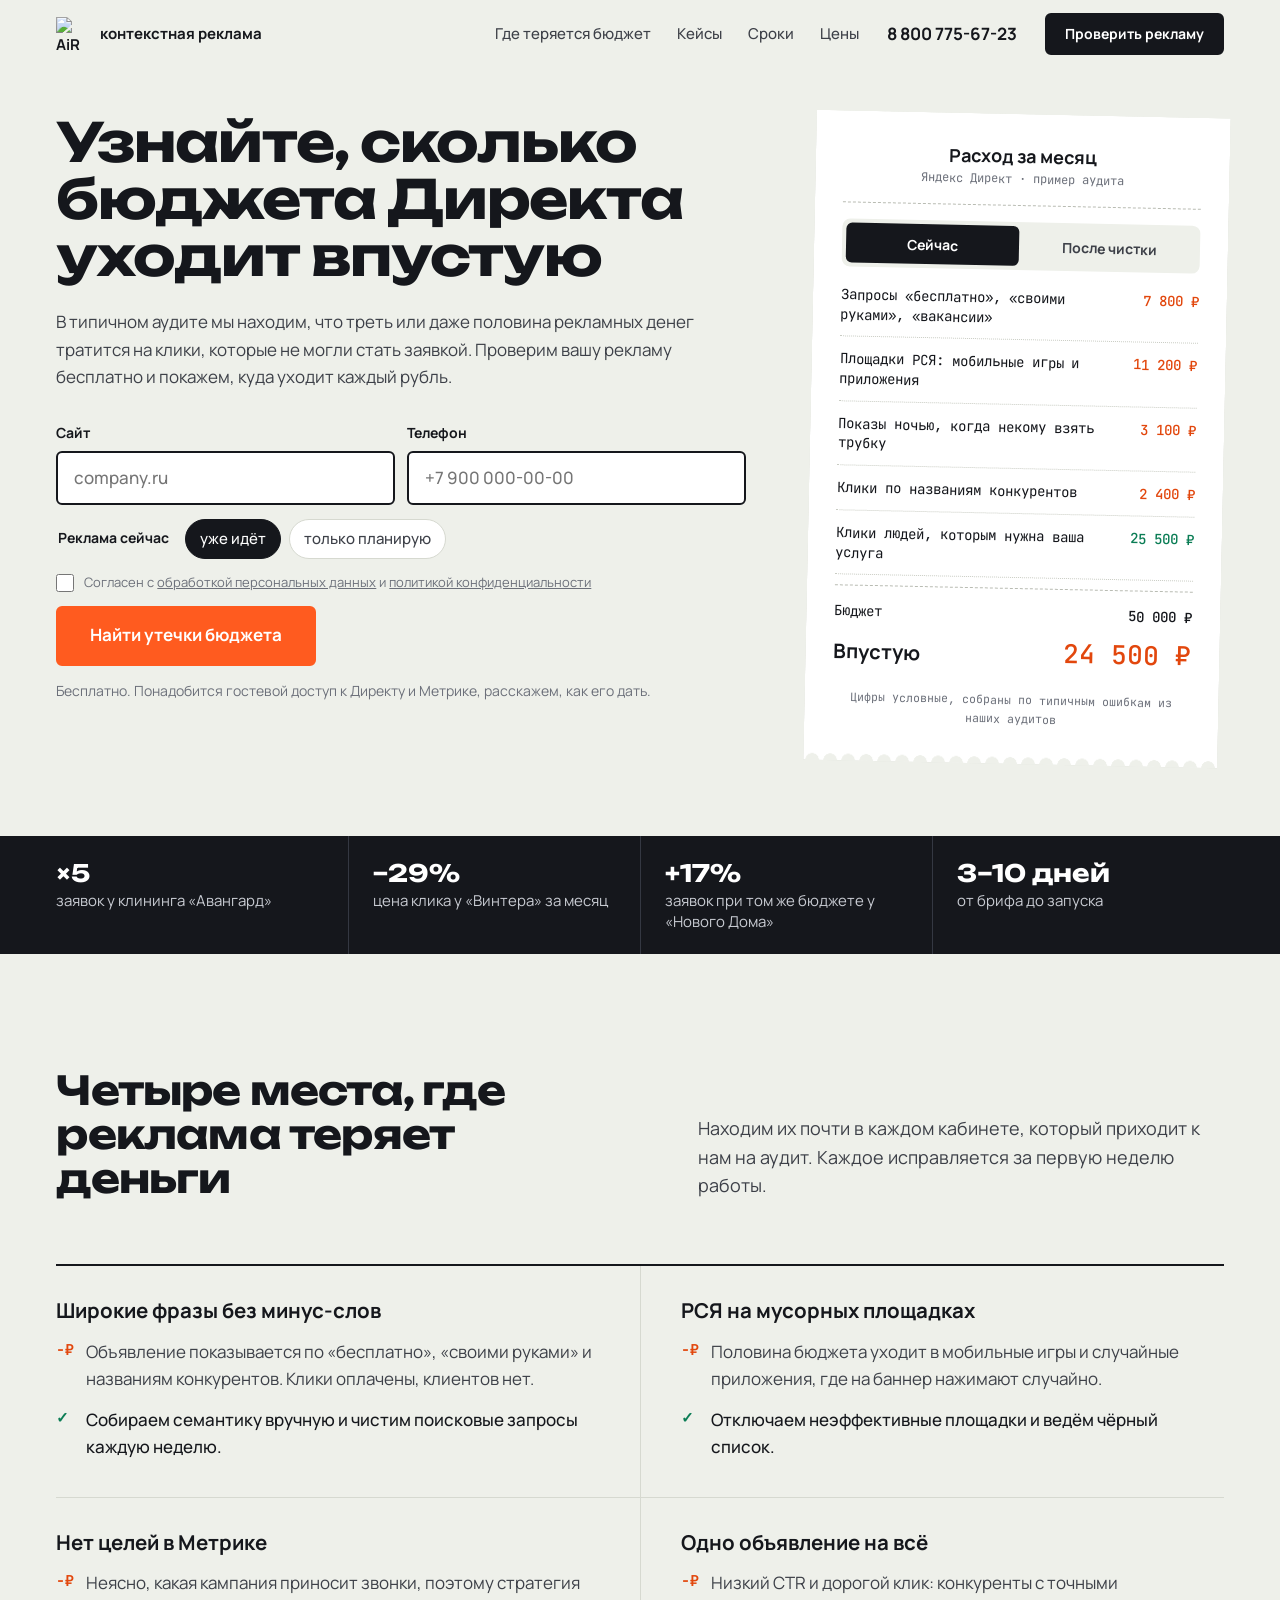
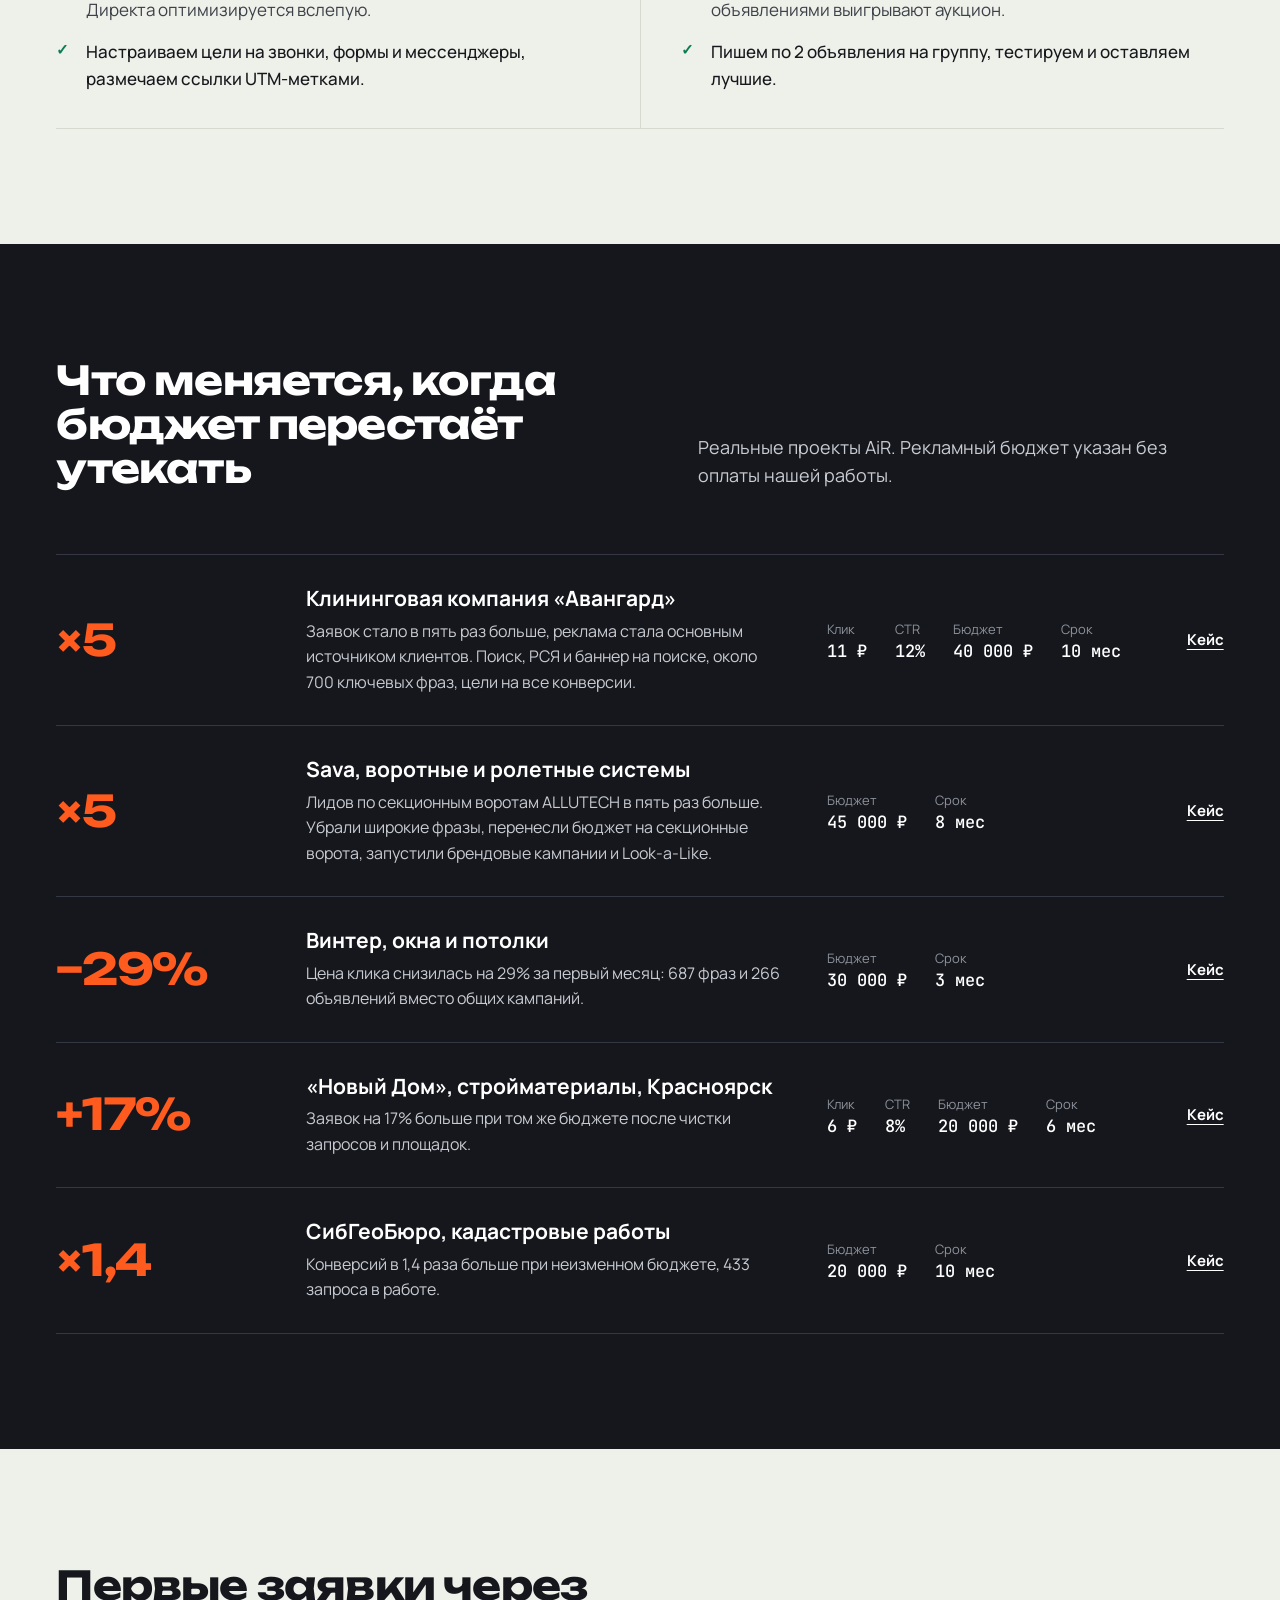
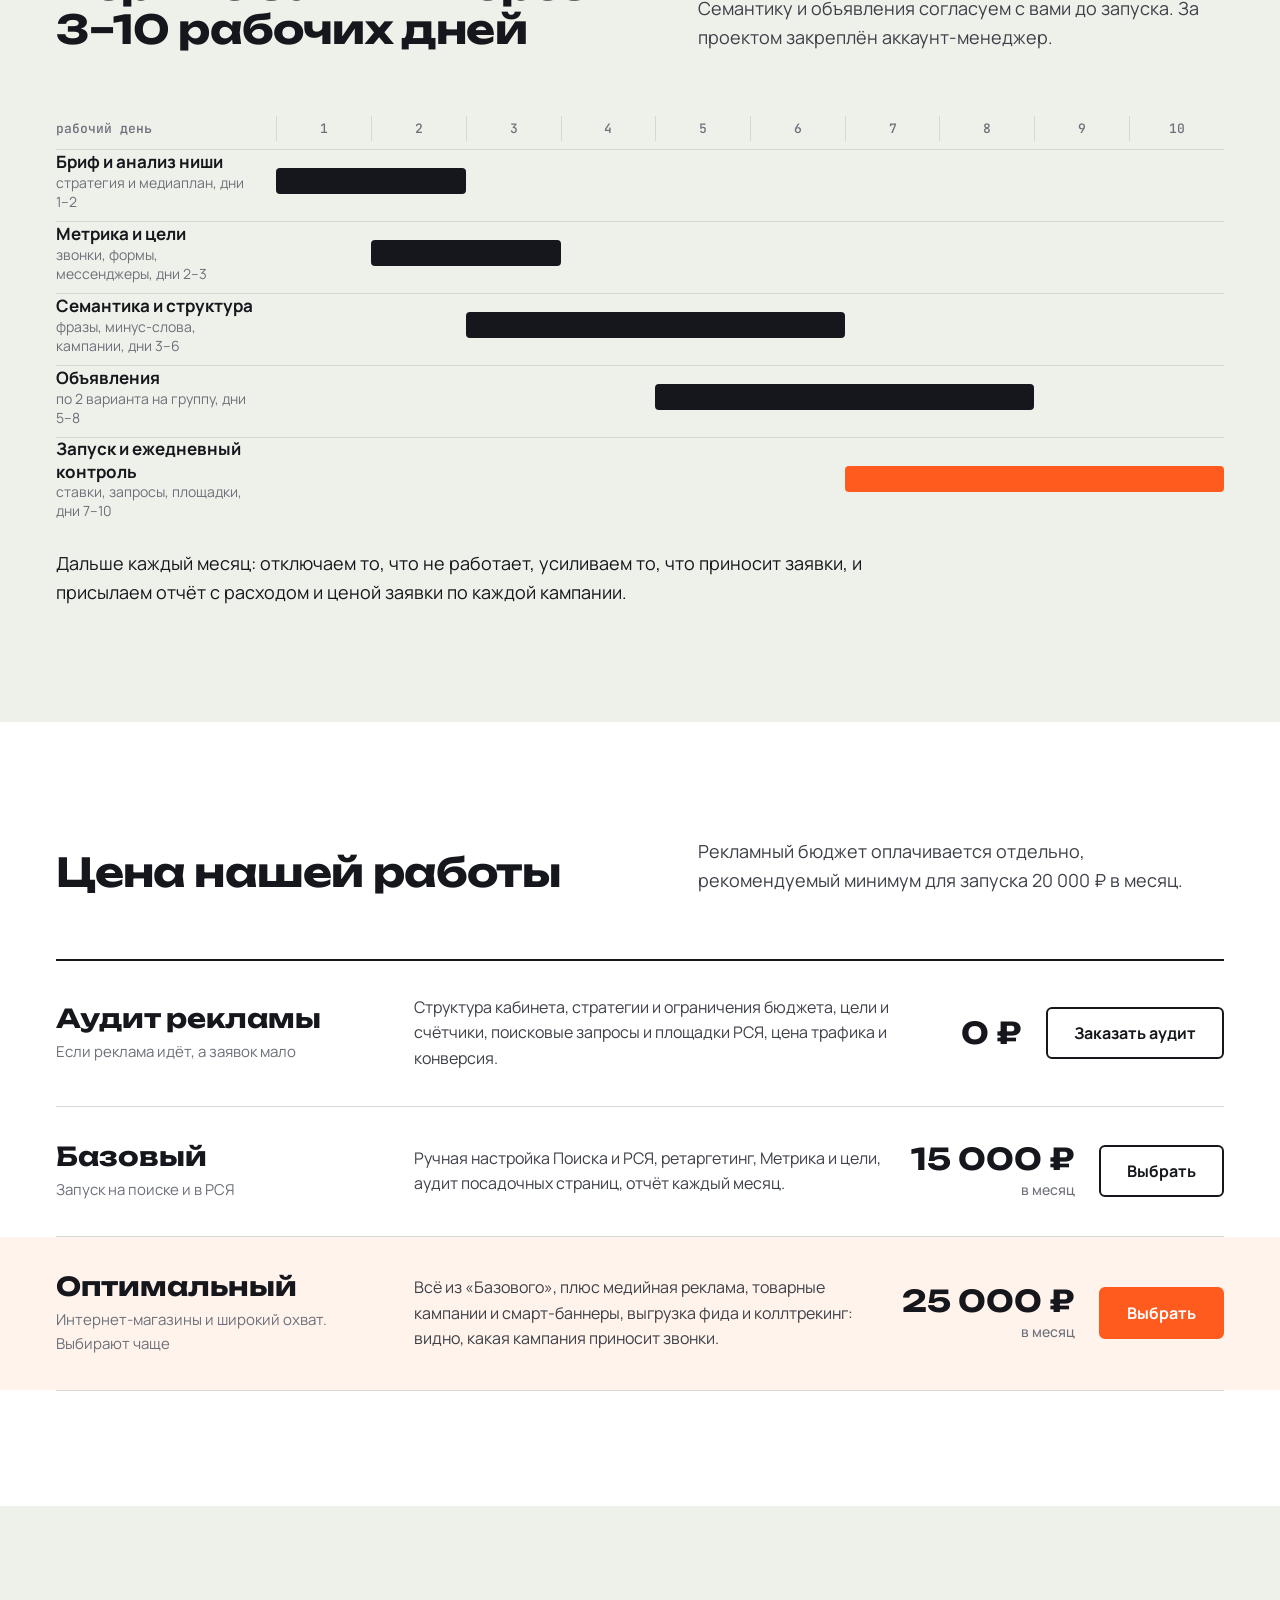
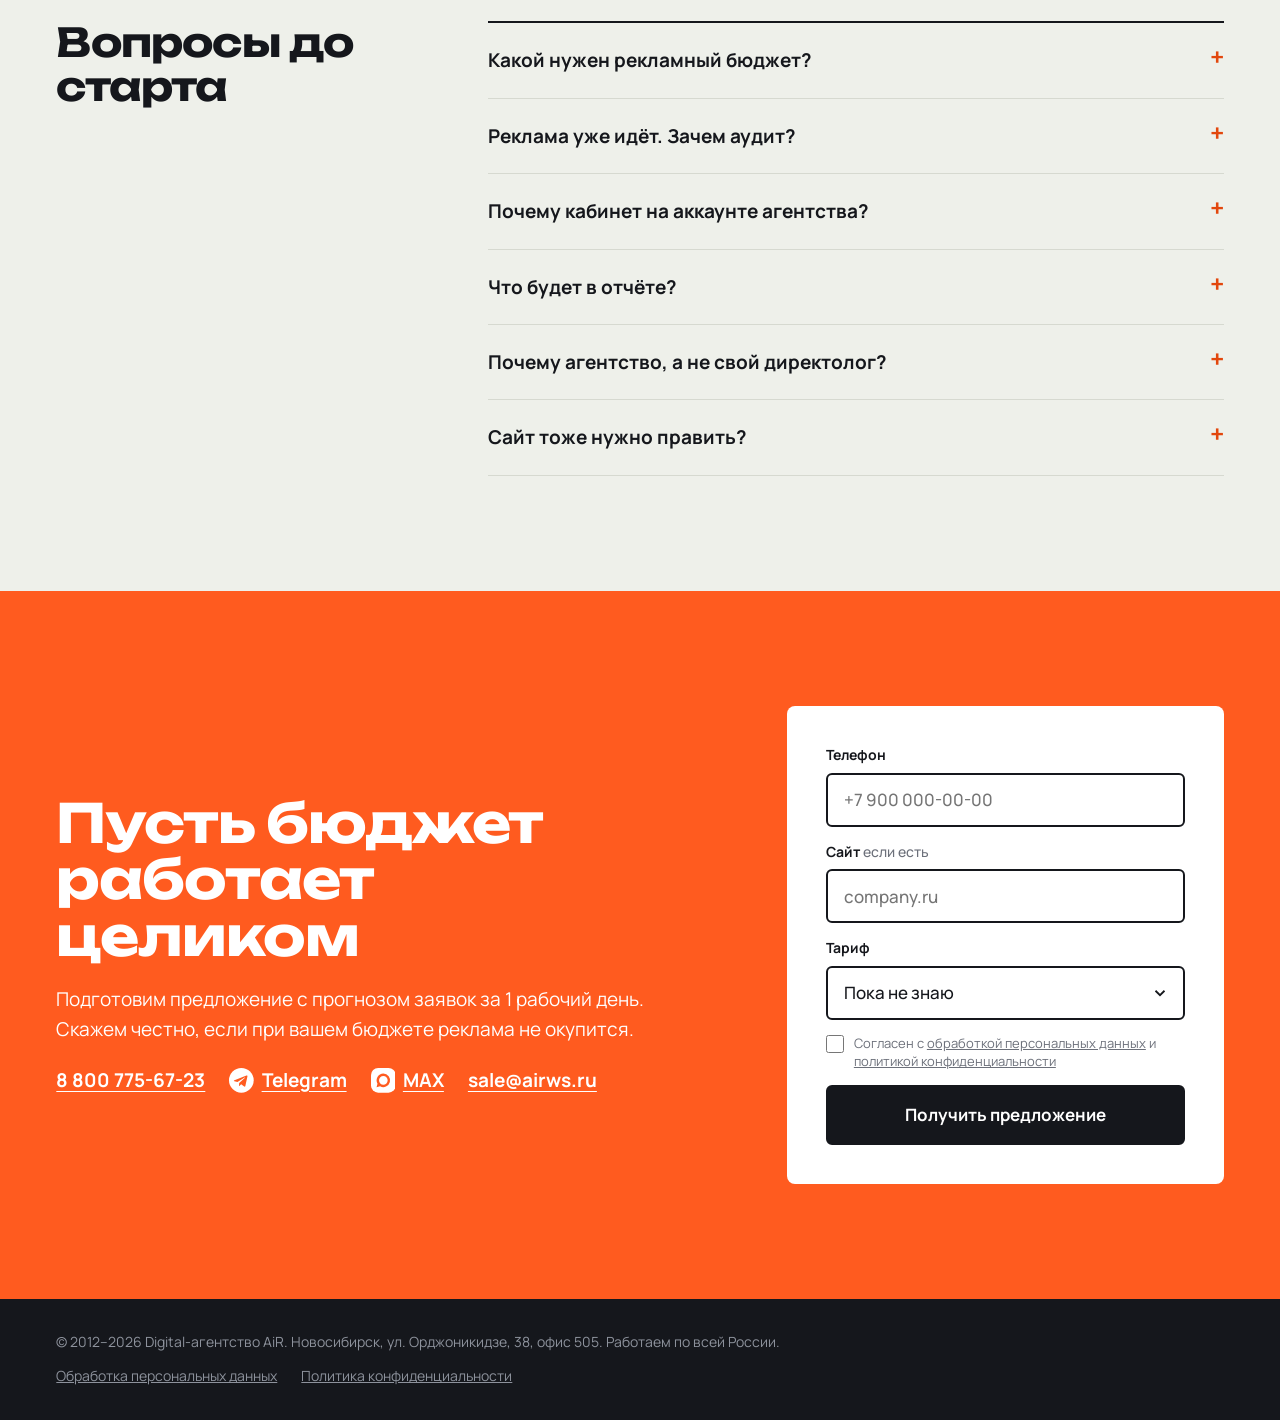
==== commit e8e23c25: "Новые ссылки на Telegram и MAX во всех лендингах, значки мессенджеров в цветах каждого лендинга Co-A" ====
--- a/context-b/index.html
+++ b/context-b/index.html
@@ -13,7 +13,7 @@
   <link rel="preconnect" href="https://fonts.googleapis.com">
   <link rel="preconnect" href="https://fonts.gstatic.com" crossorigin>
   <link href="https://fonts.googleapis.com/css2?family=Unbounded:wght@500;700&family=Manrope:wght@400;500;700&family=JetBrains+Mono:wght@400;500&display=swap" rel="stylesheet">
-  <link rel="stylesheet" href="style.css?v=1">
+  <link rel="stylesheet" href="style.css?v=2">
 
   <!-- Яндекс.Метрика (на GitHub Pages и localhost не подключается). Цели этого лендинга идут с префиксом ctxb_ -->
   <script>
@@ -261,7 +261,7 @@
     <div class="final__copy">
       <h2>Пусть бюджет работает целиком</h2>
       <p>Подготовим предложение с прогнозом заявок за 1 рабочий день. Скажем честно, если при вашем бюджете реклама не окупится.</p>
-      <p class="final__alt"><a href="tel:88007756723" data-goal="phone_click">8 800 775-67-23</a><a href="https://t.me/+79134871183" target="_blank" rel="noopener" data-goal="tg_click">Telegram</a><a href="mailto:sale@airws.ru" data-goal="email_click">sale@airws.ru</a></p>
+      <p class="final__alt"><a href="tel:88007756723" data-goal="phone_click">8 800 775-67-23</a><a href="https://t.me/kirill_air" target="_blank" rel="noopener" data-goal="tg_click"><svg class="mi" viewBox="0 0 24 24" aria-hidden="true"><circle class="mi__bg" cx="12" cy="12" r="12"/><path class="mi__fg" d="M5.3 11.8 17 7.3c.6-.2 1.1.1.9.9l-2 9.4c-.1.7-.6.8-1.1.5l-3-2.2-1.5 1.4c-.2.2-.3.3-.6.3l.2-3.1 5.7-5.1c.2-.2 0-.3-.4-.1l-7 4.4-3-.9c-.6-.2-.7-.6.1-1Z"/></svg>Telegram</a><a href="https://max.ru/u/f9LHodD0cOI9TGWOO-PAs3Tp-lNzVUTwGm5eJrPgNLz0GON446urfFeXCXw" target="_blank" rel="noopener" data-goal="max_click"><svg class="mi" viewBox="0 0 24 24" aria-hidden="true"><rect class="mi__bg" width="24" height="24" rx="7"/><path class="mi__fg" fill-rule="evenodd" d="M12 5.4a6.6 6.6 0 0 0-5.7 9.9l-.9 3.4 3.4-.9A6.6 6.6 0 1 0 12 5.4Zm0 2.4a4.2 4.2 0 1 1 0 8.4 4.2 4.2 0 0 1 0-8.4Z"/></svg>MAX</a><a href="mailto:sale@airws.ru" data-goal="email_click">sale@airws.ru</a></p>
     </div>
     <form class="panel" data-form="lead" novalidate>
       <label class="field">
--- a/context-b/style.css
+++ b/context-b/style.css
@@ -263,3 +263,11 @@
   html { scroll-behavior: auto; }
   *, *::before, *::after { transition: none !important; }
 }
+
+/* Значки мессенджеров (Telegram, MAX) в цветах лендинга */
+.mi { display: inline-block; flex: none; width: 1.3em; height: 1.3em; margin-right: .4em; vertical-align: -.32em; }
+.mi__bg { fill: var(--mi-bg); }
+.mi__fg { fill: var(--mi-fg); }
+a:hover > .mi { opacity: .85; }
+:root { --mi-bg: var(--ink); --mi-fg: #fff; }
+.final { --mi-bg: #fff; --mi-fg: var(--hot); }
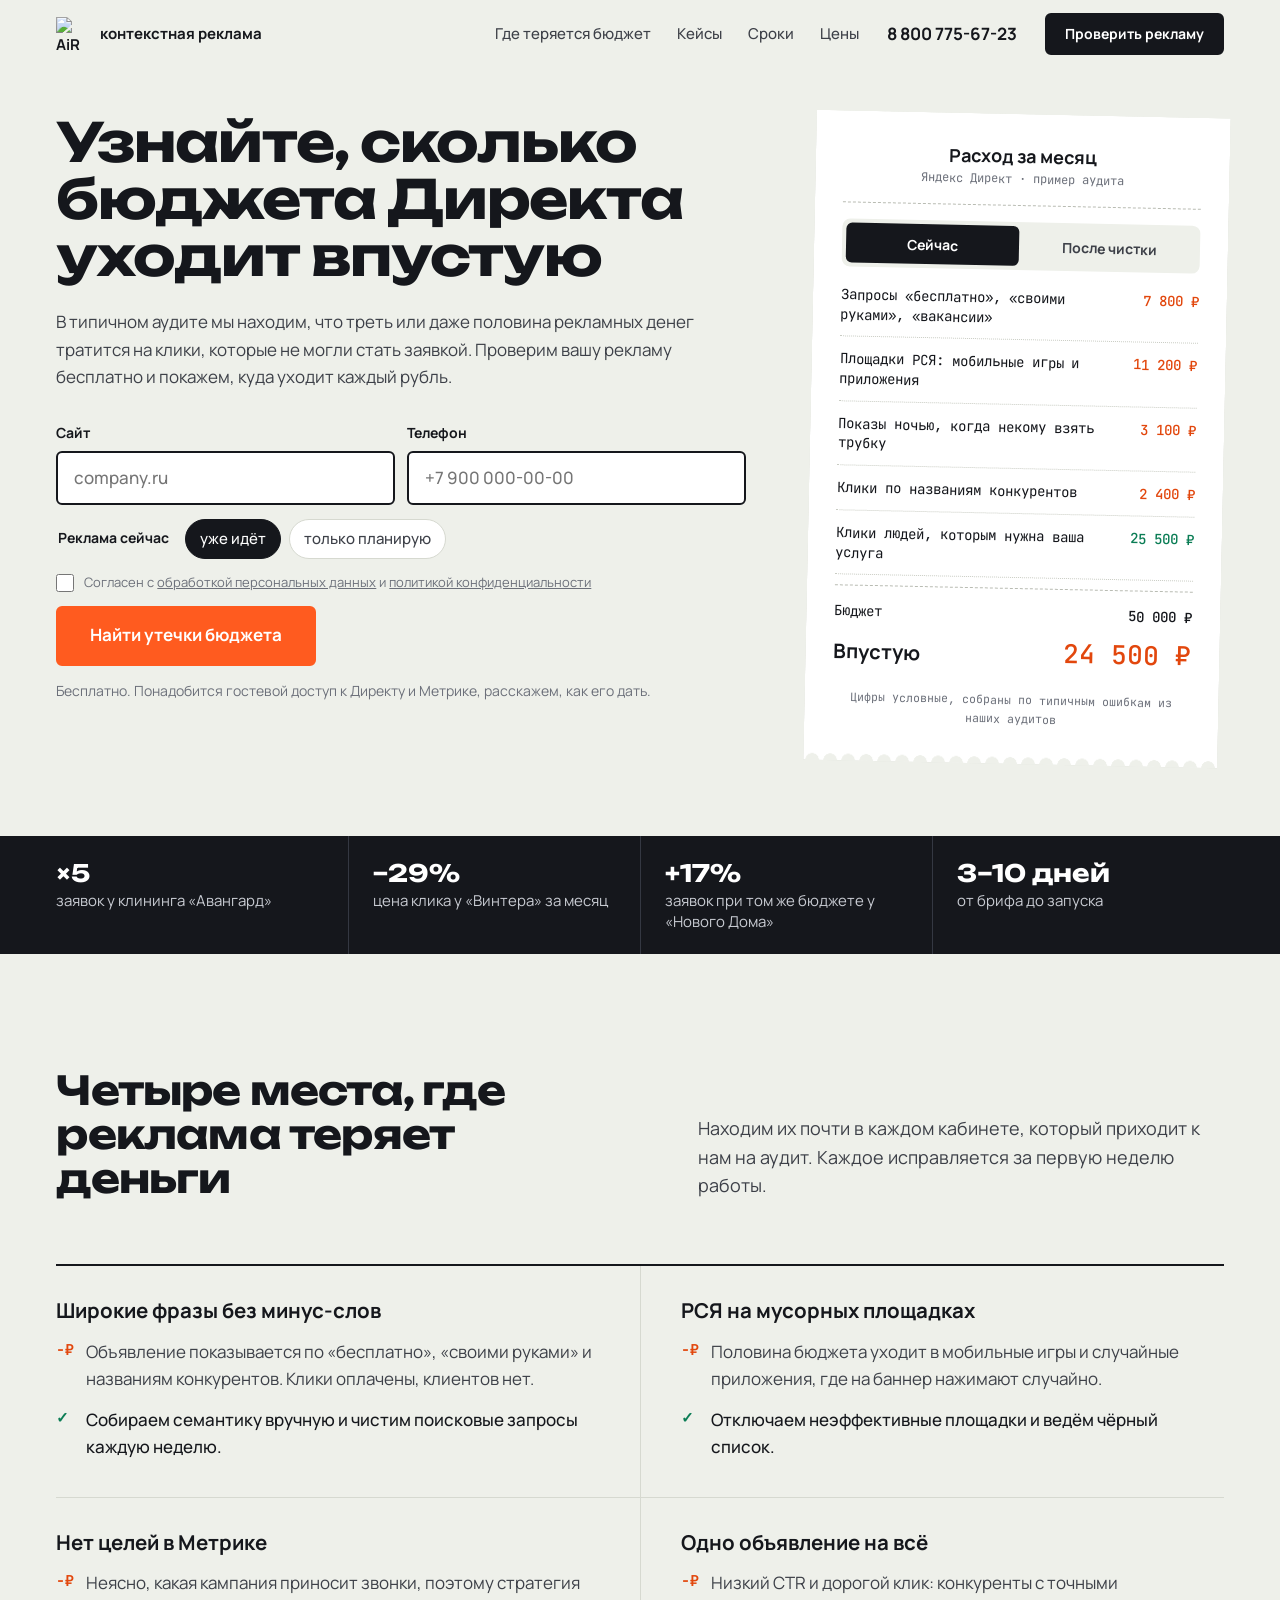
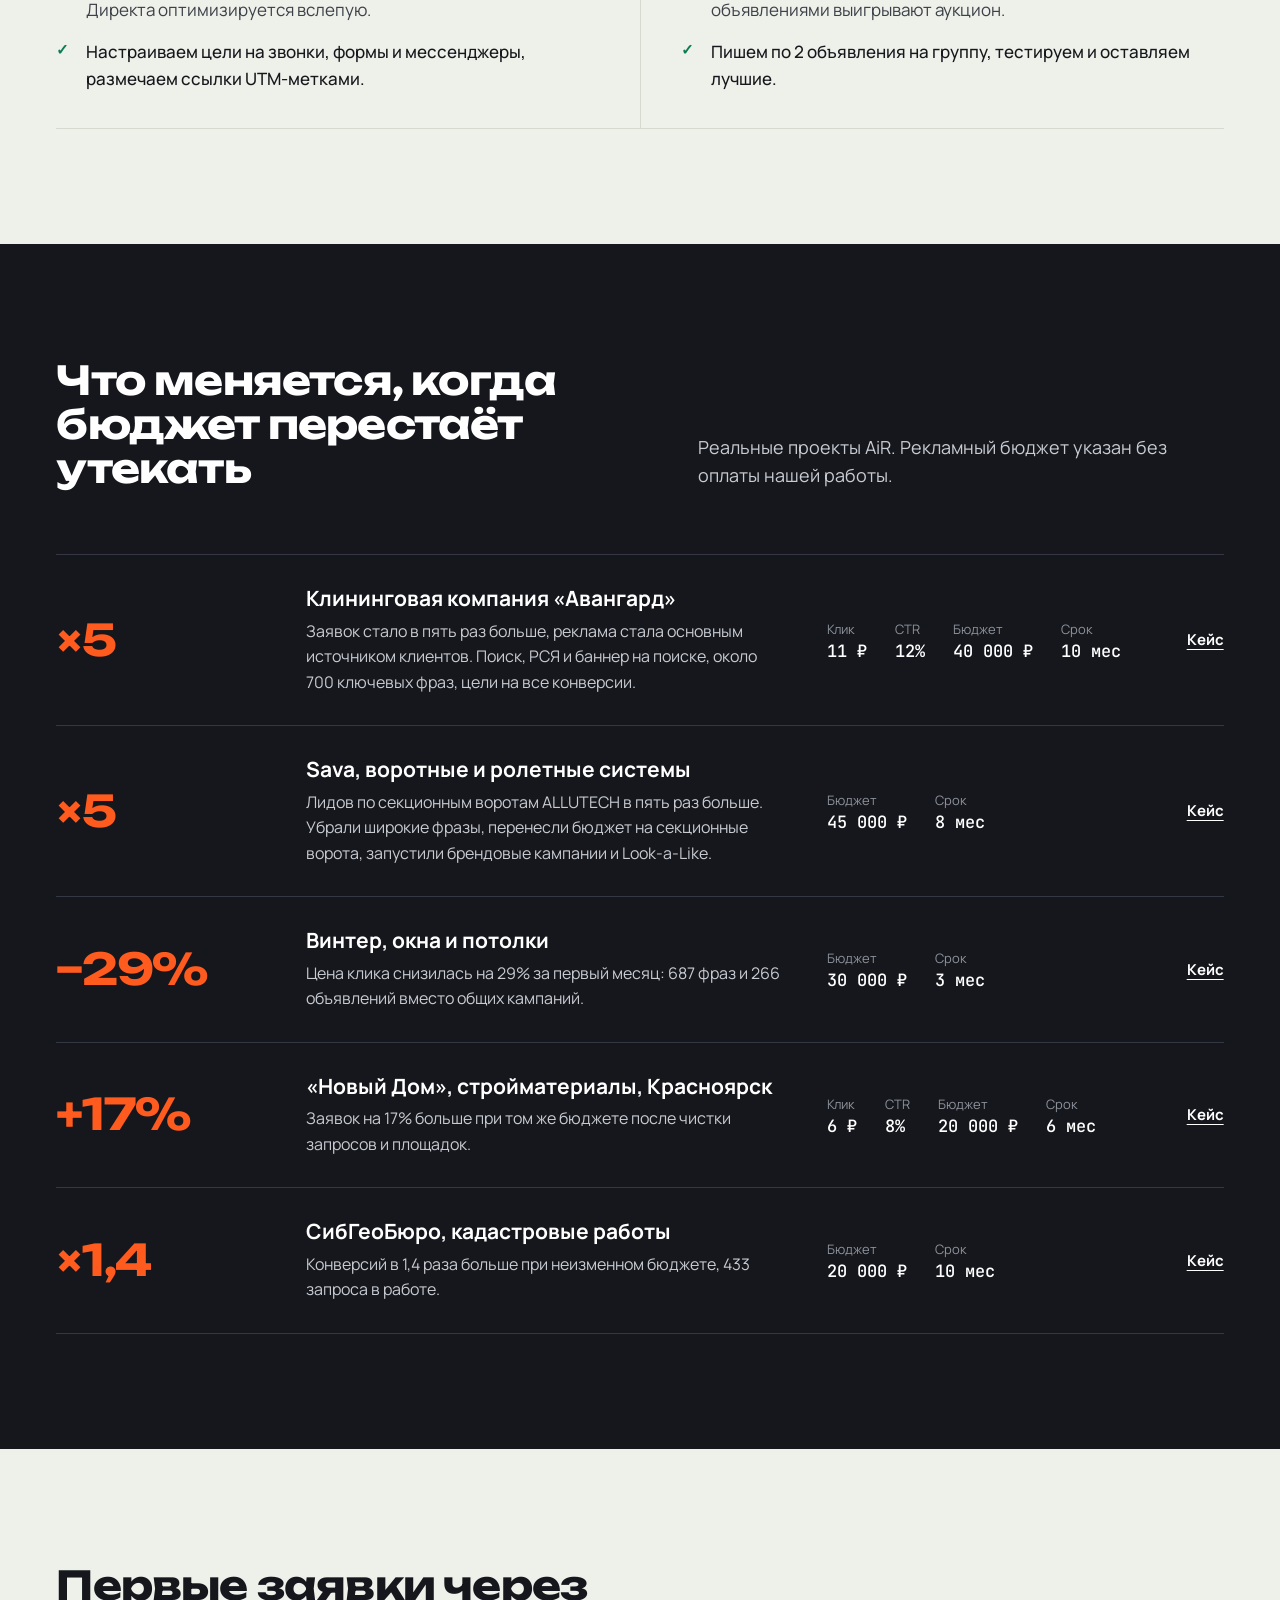
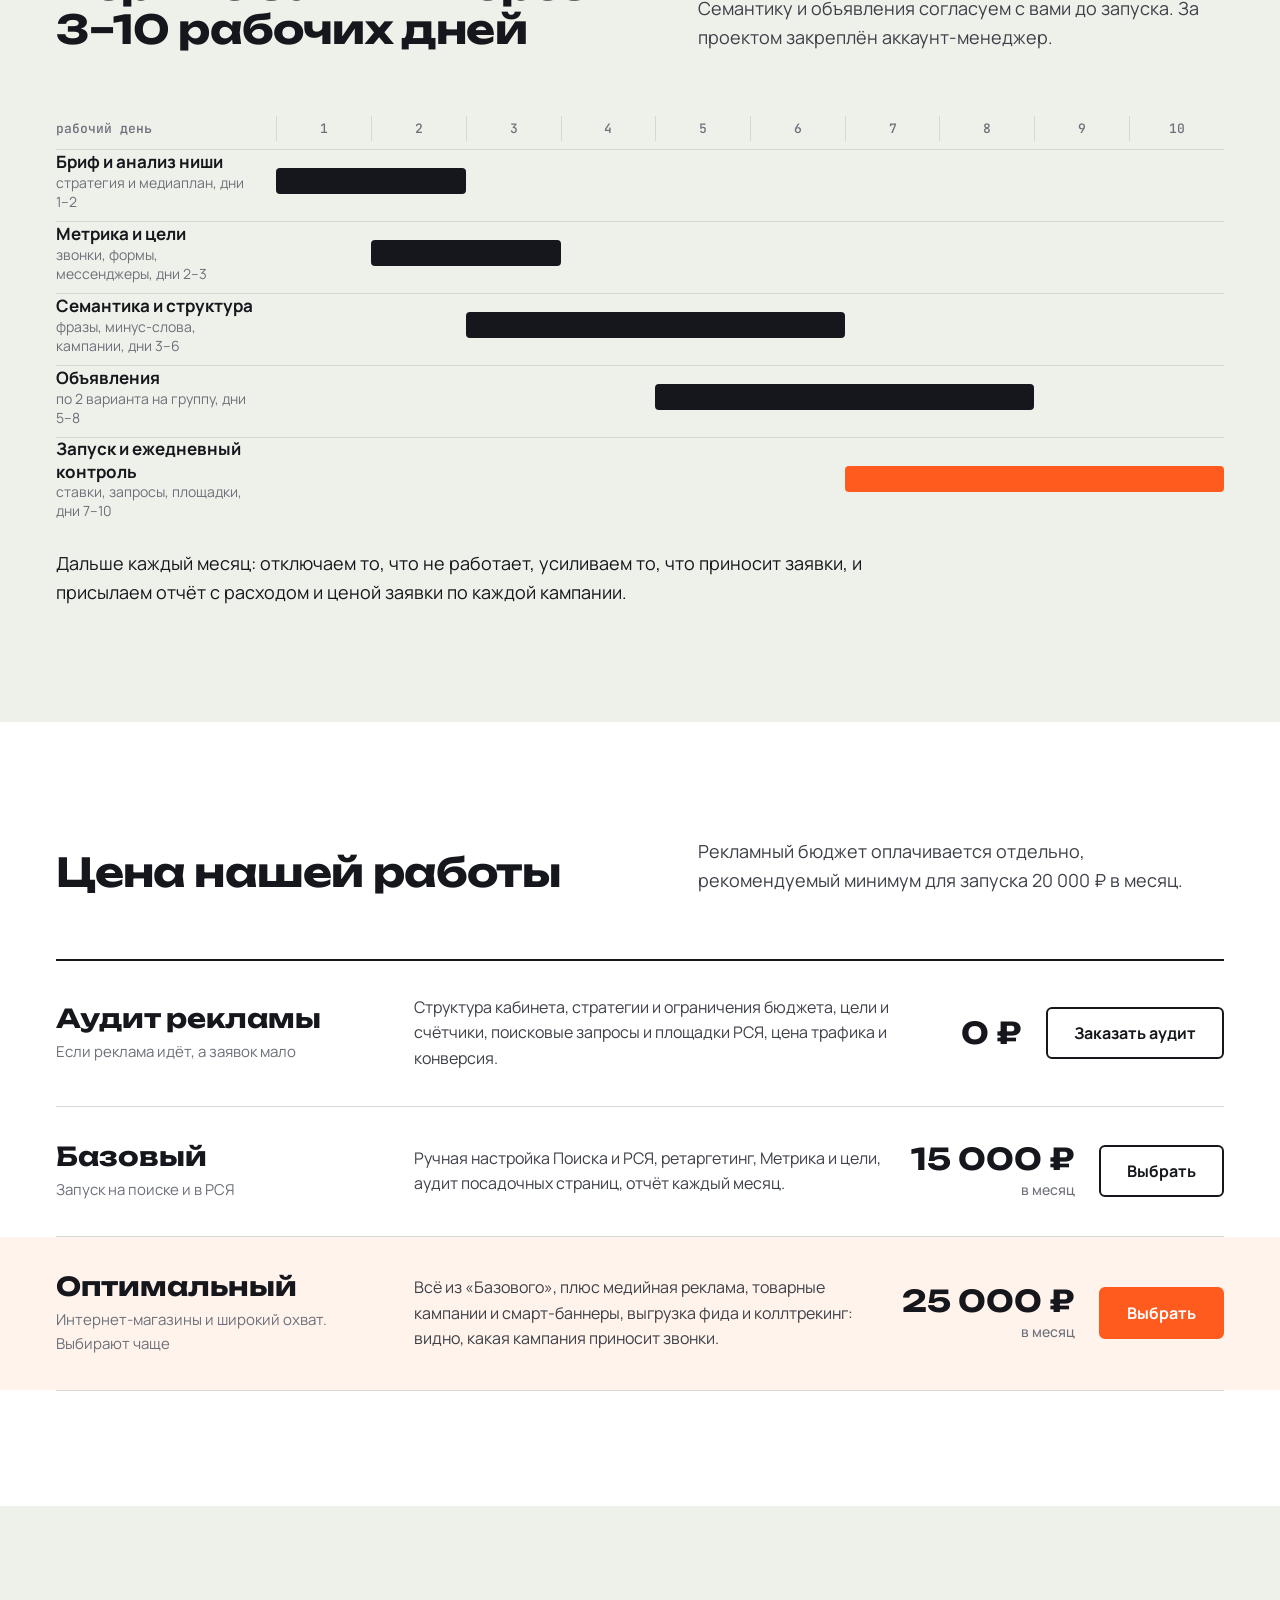
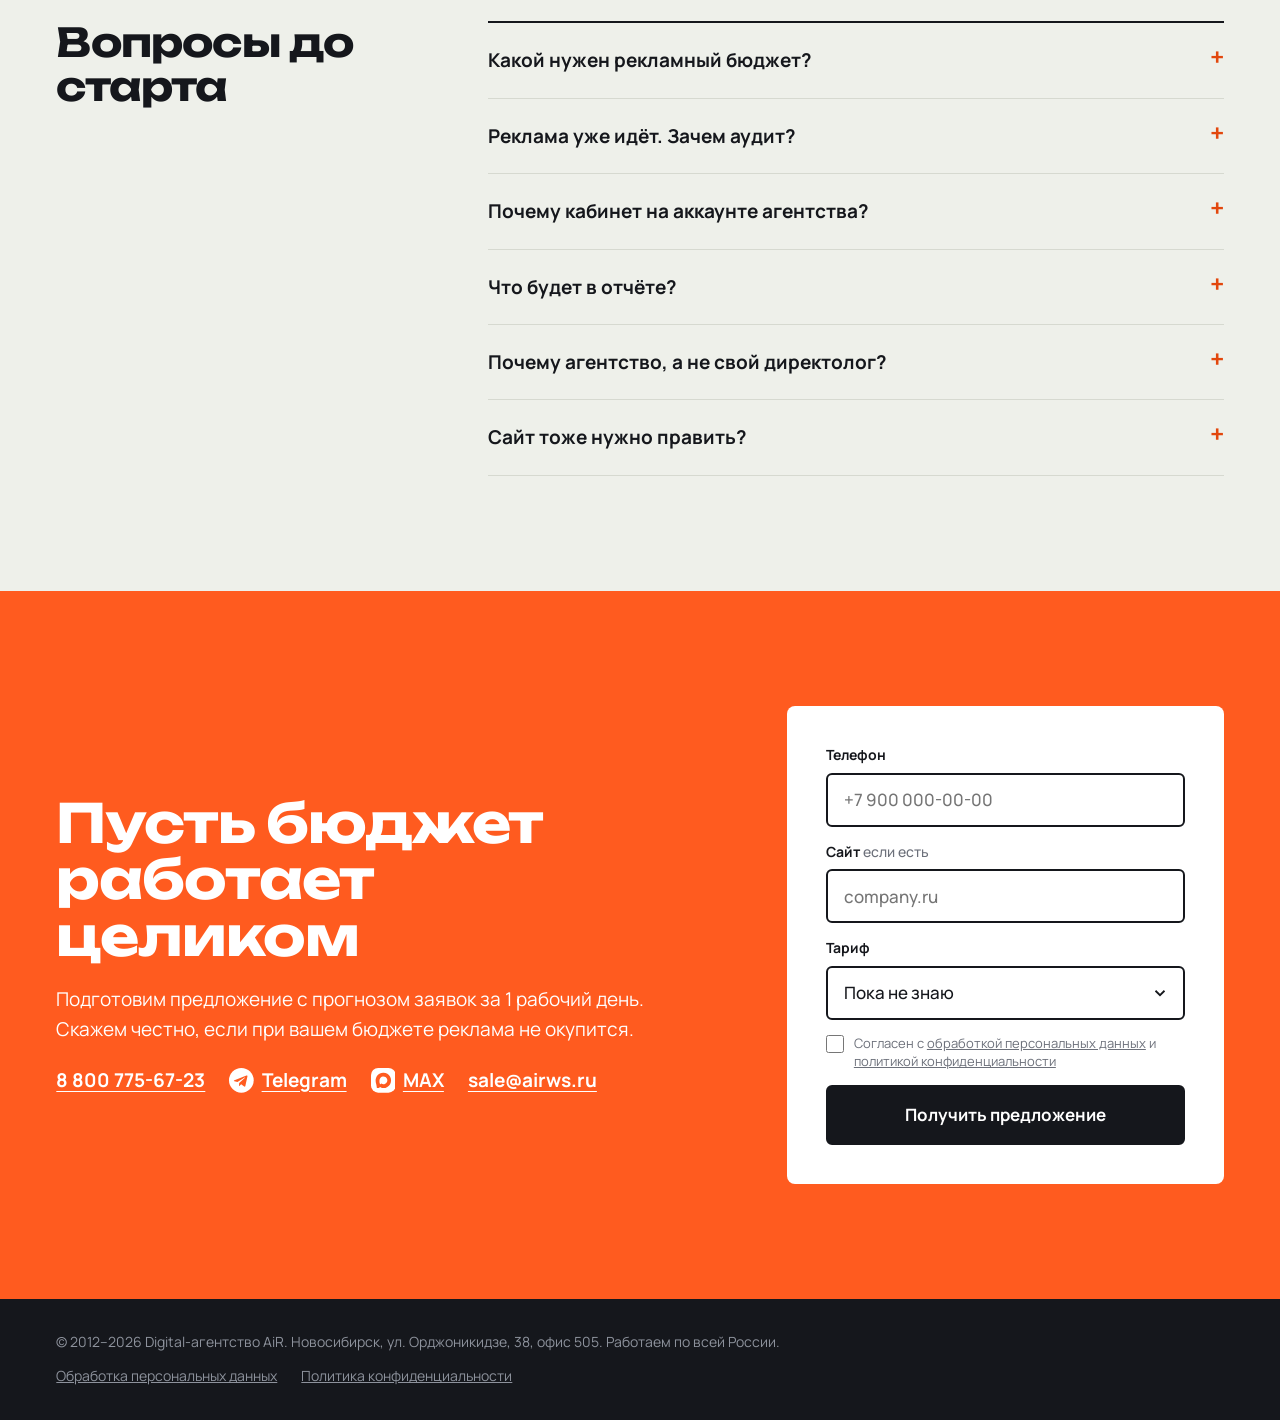
==== commit 6a97a0fb: "Официальный логотип MAX в значках мессенджеров Co-Authored-By: Claude Opus 5.5 <noreply@anthropic.co" ====
--- a/context-b/index.html
+++ b/context-b/index.html
@@ -261,7 +261,7 @@
     <div class="final__copy">
       <h2>Пусть бюджет работает целиком</h2>
       <p>Подготовим предложение с прогнозом заявок за 1 рабочий день. Скажем честно, если при вашем бюджете реклама не окупится.</p>
-      <p class="final__alt"><a href="tel:88007756723" data-goal="phone_click">8 800 775-67-23</a><a href="https://t.me/kirill_air" target="_blank" rel="noopener" data-goal="tg_click"><svg class="mi" viewBox="0 0 24 24" aria-hidden="true"><circle class="mi__bg" cx="12" cy="12" r="12"/><path class="mi__fg" d="M5.3 11.8 17 7.3c.6-.2 1.1.1.9.9l-2 9.4c-.1.7-.6.8-1.1.5l-3-2.2-1.5 1.4c-.2.2-.3.3-.6.3l.2-3.1 5.7-5.1c.2-.2 0-.3-.4-.1l-7 4.4-3-.9c-.6-.2-.7-.6.1-1Z"/></svg>Telegram</a><a href="https://max.ru/u/f9LHodD0cOI9TGWOO-PAs3Tp-lNzVUTwGm5eJrPgNLz0GON446urfFeXCXw" target="_blank" rel="noopener" data-goal="max_click"><svg class="mi" viewBox="0 0 24 24" aria-hidden="true"><rect class="mi__bg" width="24" height="24" rx="7"/><path class="mi__fg" fill-rule="evenodd" d="M12 5.4a6.6 6.6 0 0 0-5.7 9.9l-.9 3.4 3.4-.9A6.6 6.6 0 1 0 12 5.4Zm0 2.4a4.2 4.2 0 1 1 0 8.4 4.2 4.2 0 0 1 0-8.4Z"/></svg>MAX</a><a href="mailto:sale@airws.ru" data-goal="email_click">sale@airws.ru</a></p>
+      <p class="final__alt"><a href="tel:88007756723" data-goal="phone_click">8 800 775-67-23</a><a href="https://t.me/kirill_air" target="_blank" rel="noopener" data-goal="tg_click"><svg class="mi" viewBox="0 0 24 24" aria-hidden="true"><circle class="mi__bg" cx="12" cy="12" r="12"/><path class="mi__fg" d="M5.3 11.8 17 7.3c.6-.2 1.1.1.9.9l-2 9.4c-.1.7-.6.8-1.1.5l-3-2.2-1.5 1.4c-.2.2-.3.3-.6.3l.2-3.1 5.7-5.1c.2-.2 0-.3-.4-.1l-7 4.4-3-.9c-.6-.2-.7-.6.1-1Z"/></svg>Telegram</a><a href="https://max.ru/u/f9LHodD0cOI9TGWOO-PAs3Tp-lNzVUTwGm5eJrPgNLz0GON446urfFeXCXw" target="_blank" rel="noopener" data-goal="max_click"><svg class="mi" viewBox="0 0 48 48" aria-hidden="true"><rect class="mi__bg" width="48" height="48" rx="14"/><path class="mi__fg" transform="translate(9 9) scale(.86)" d="M16.8928 0.024693C6.46692 0.571348 -0.415347 8.77619 0.0194803 19.1225C0.209405 23.6512 2.02368 27.548 2.45351 31.8461C2.56347 32.9594 2.2436 34.3336 3.52309 34.8201C5.09746 35.4169 7.51151 34.4138 8.83098 33.4961C9.2808 33.1901 9.71063 32.834 10.0405 32.3927C11.405 33.3005 12.6994 34.1781 14.3238 34.5693C21.476 36.2895 29.3129 32.3526 32.7965 26.0284C39.3439 14.1475 30.4924 -0.687464 16.8928 0.024693ZM12.8444 24.8198C12.2796 25.2611 11.7348 25.8629 11.1101 26.209C10.2054 26.6955 9.92555 26.1889 9.58568 25.3865C8.51611 22.8338 8.38616 18.4856 9.01091 15.8125C9.85058 12.1765 12.6545 8.9768 16.5079 8.63577C20.4064 8.28972 24.025 10.2757 25.6593 13.8616C29.2779 21.8408 20.0165 29.7196 12.8444 24.8248V24.8198Z"/></svg>MAX</a><a href="mailto:sale@airws.ru" data-goal="email_click">sale@airws.ru</a></p>
     </div>
     <form class="panel" data-form="lead" novalidate>
       <label class="field">
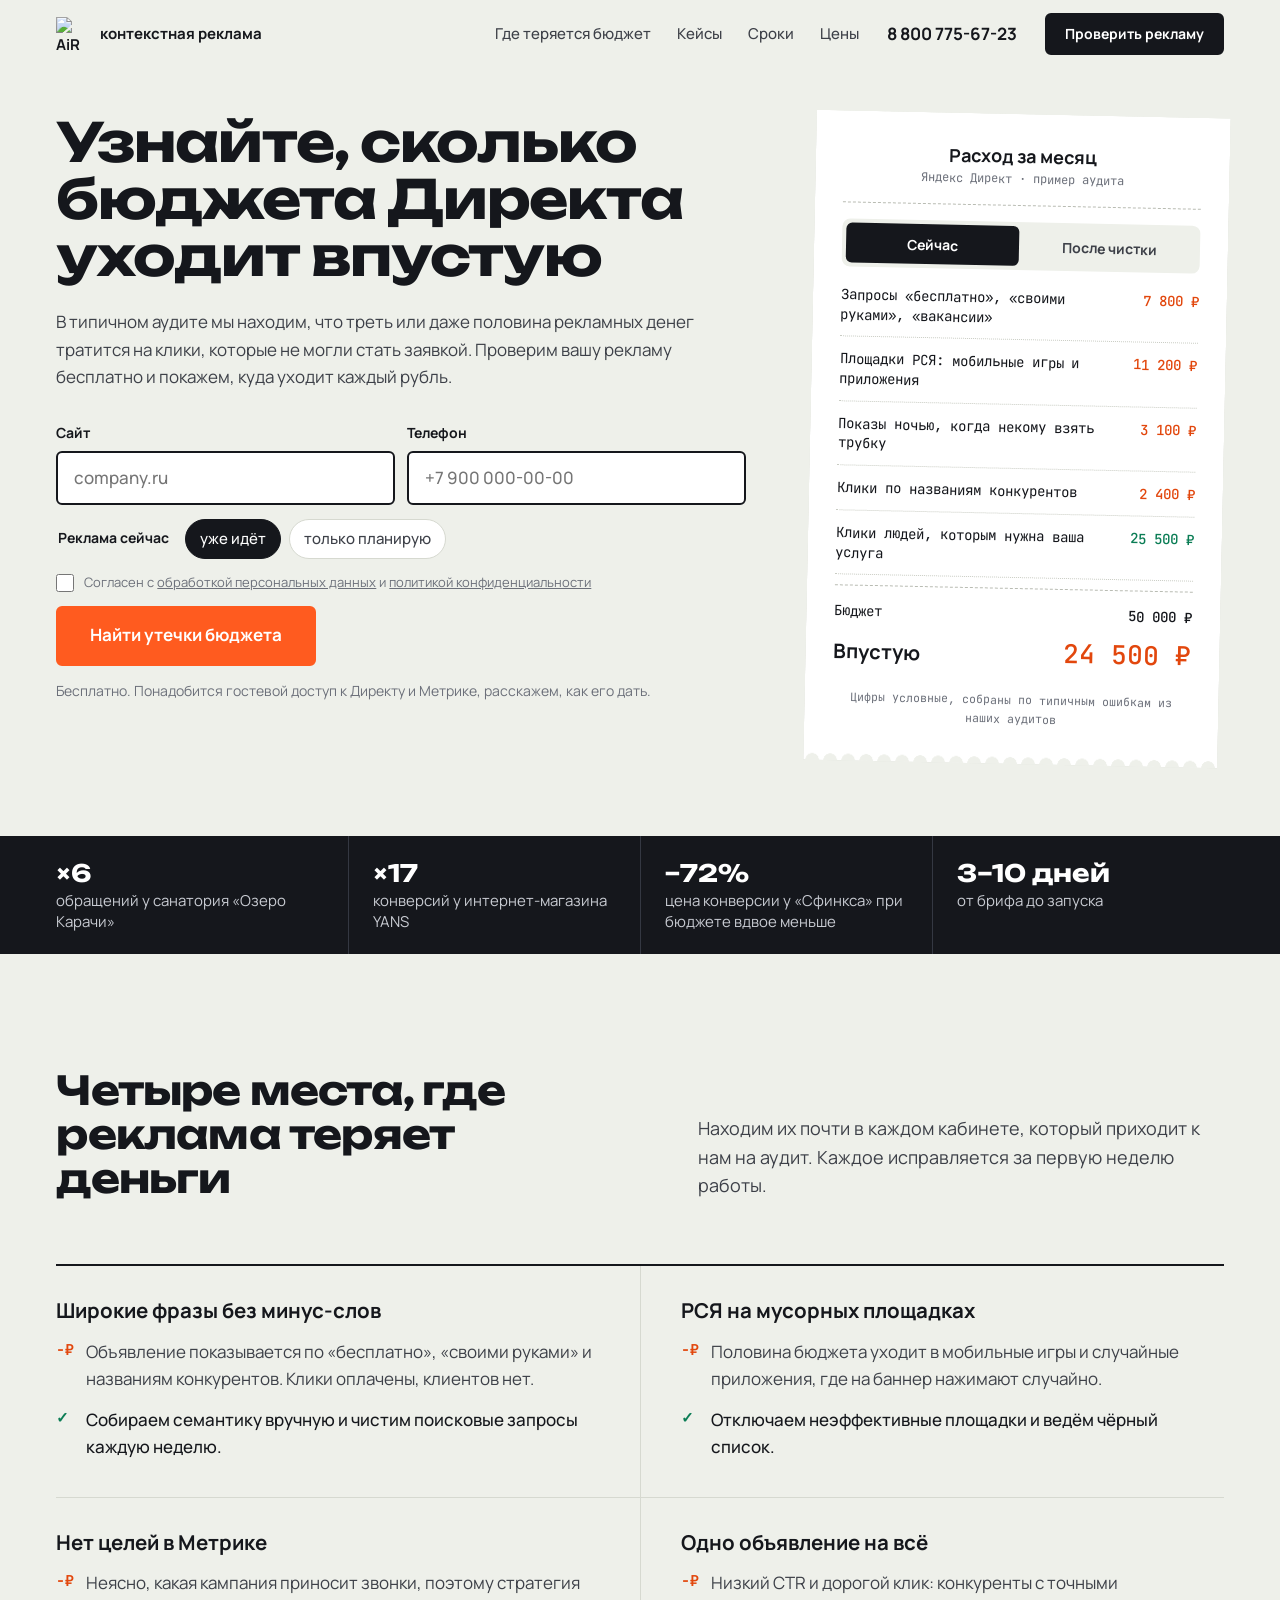
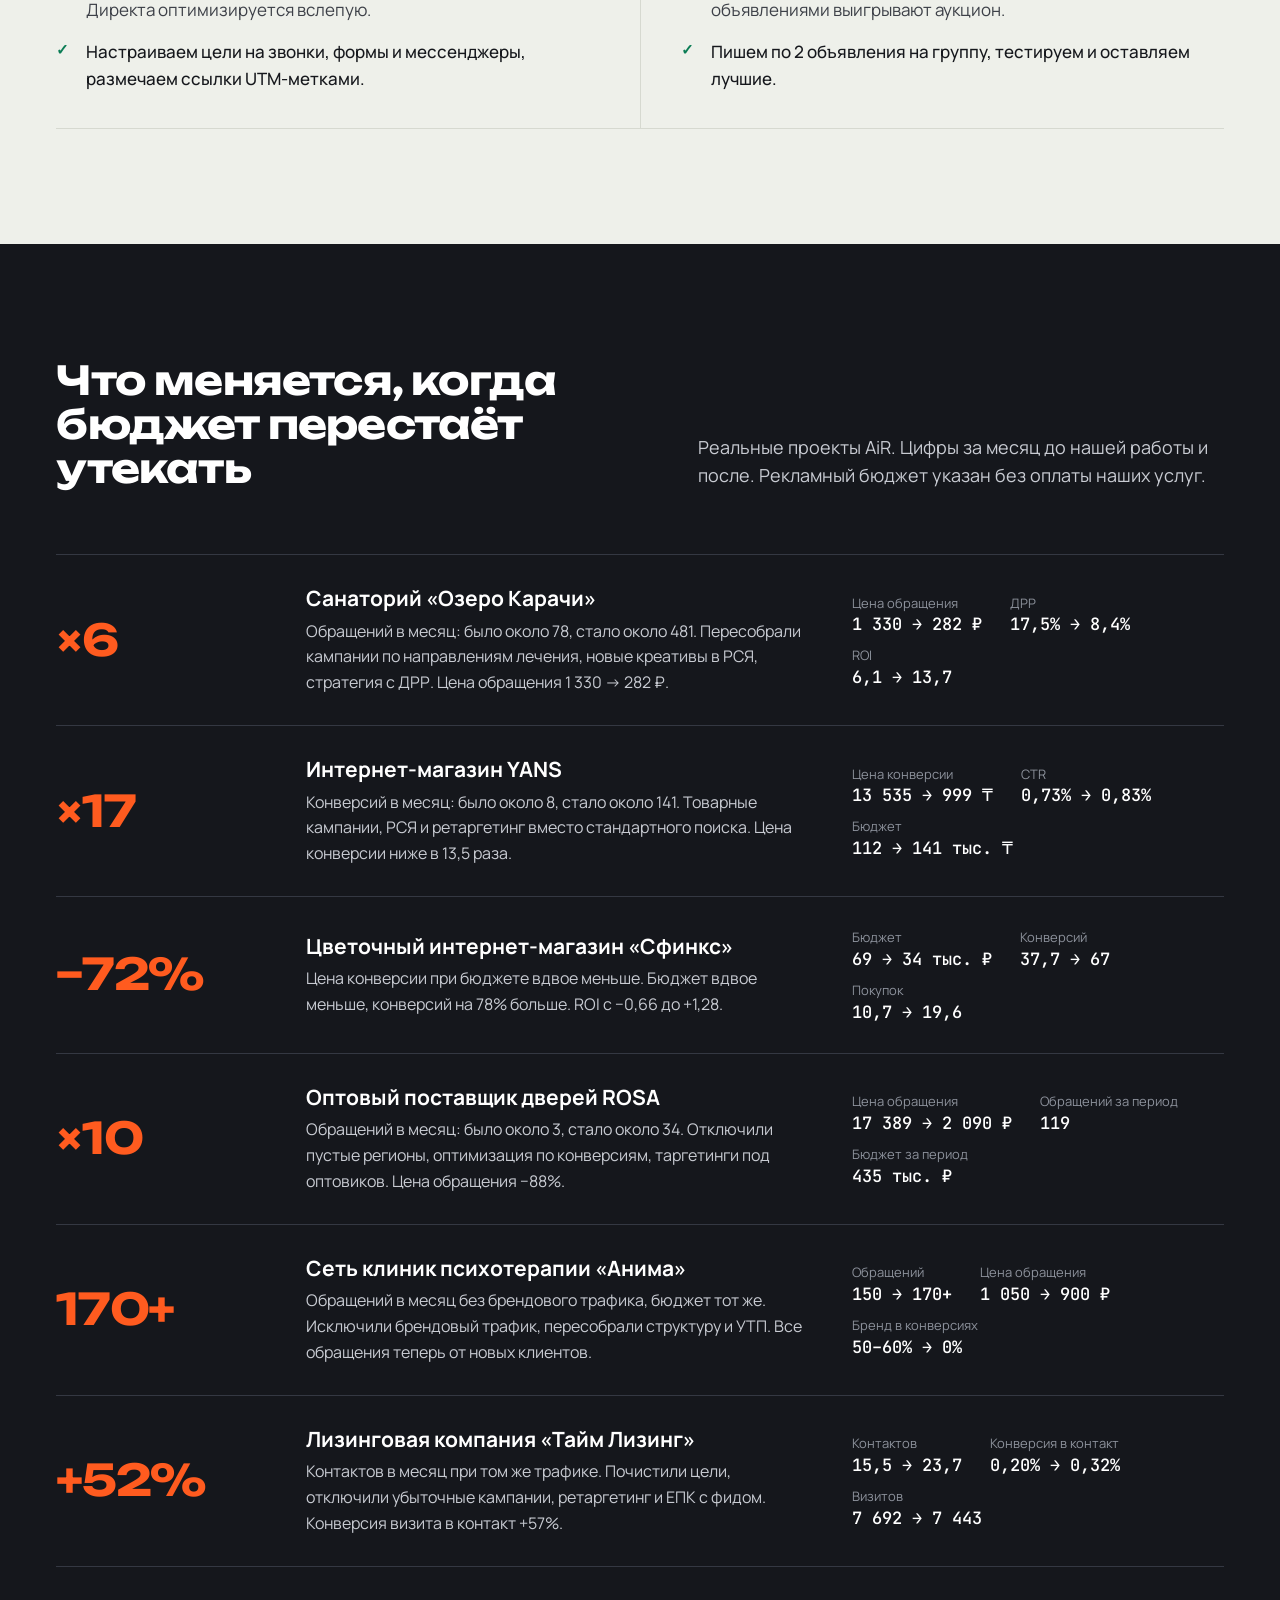
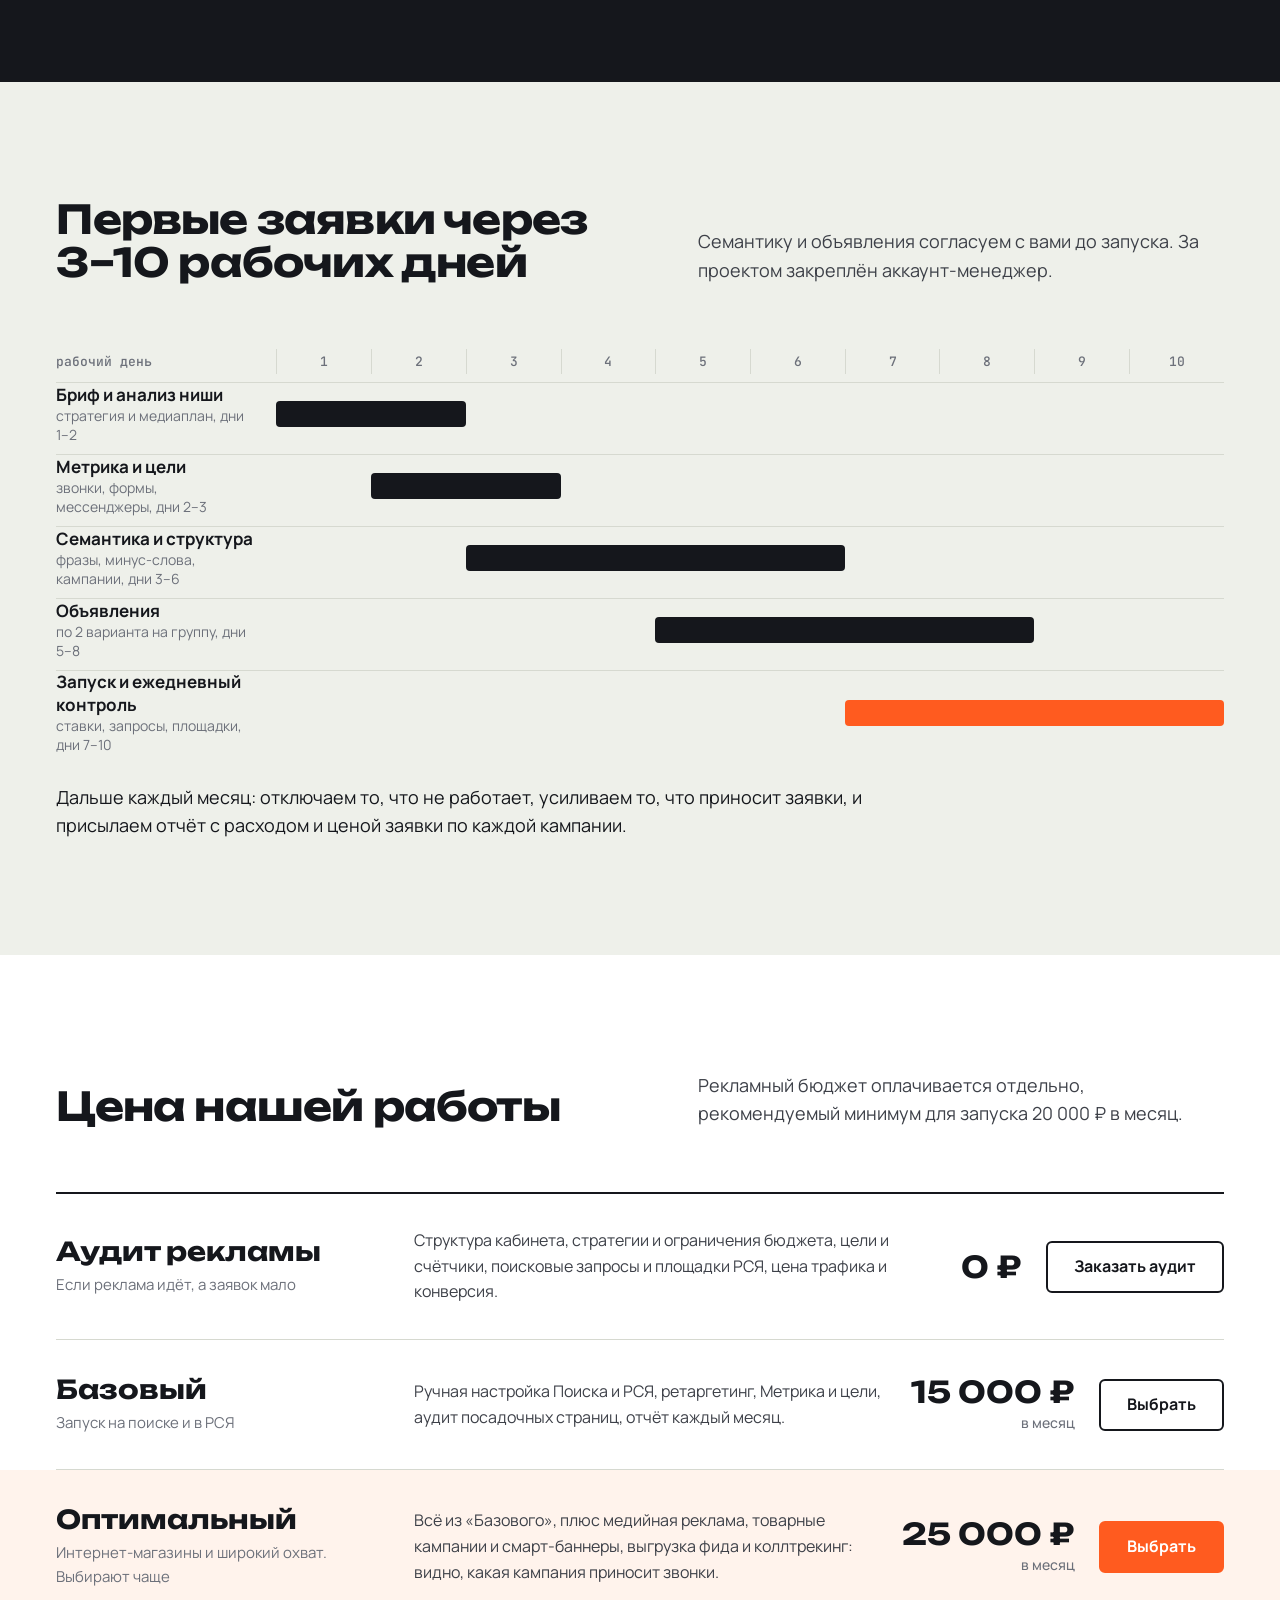
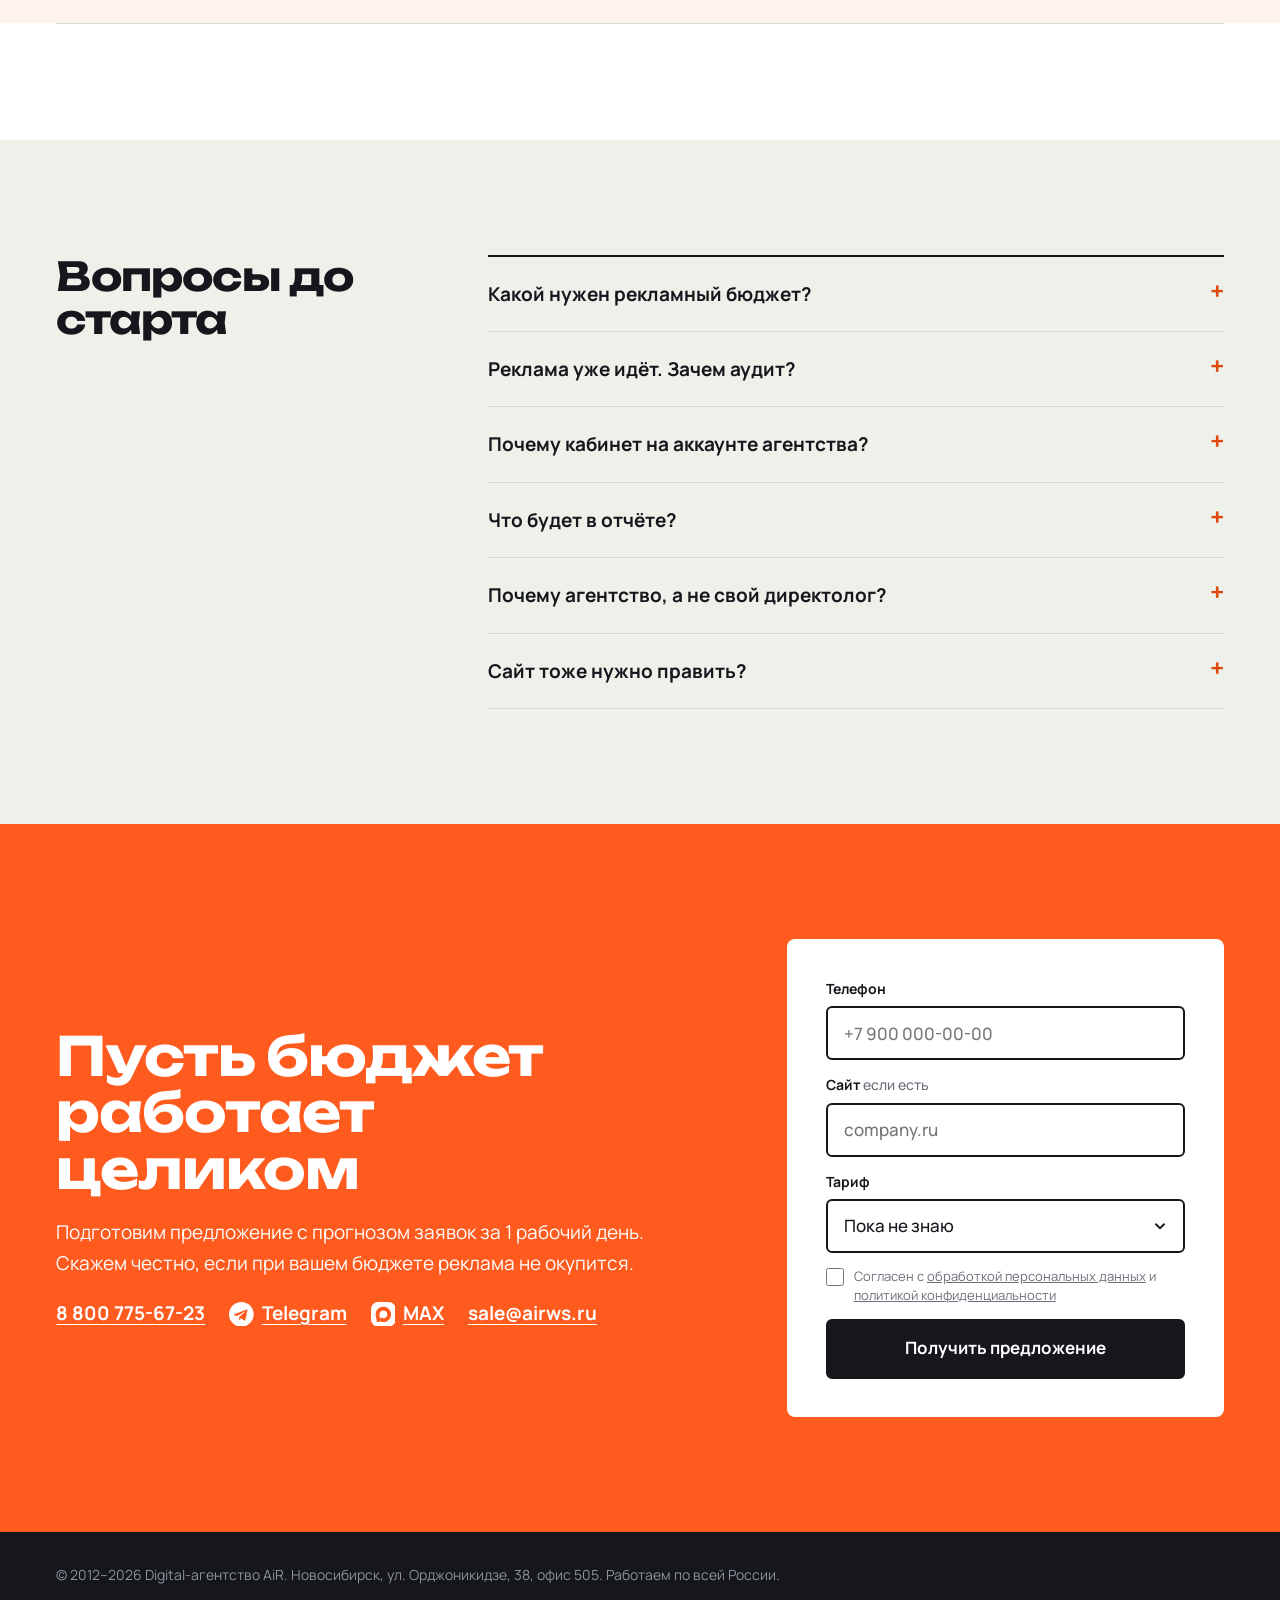
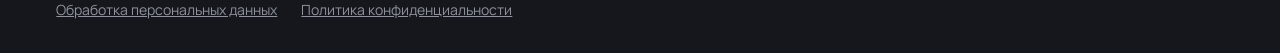
==== commit 95c12d7f: "Контекст: новые кейсы из документа, убраны ссылки на airws.ru Co-Authored-By: Claude Opus 5.5 <norep" ====
--- a/context-b/index.html
+++ b/context-b/index.html
@@ -4,7 +4,7 @@
   <meta charset="utf-8">
   <meta name="viewport" content="width=device-width, initial-scale=1">
   <title>Сколько бюджета Директа уходит впустую — бесплатный аудит AiR</title>
-  <meta name="description" content="Проверим вашу рекламу в Яндекс Директе бесплатно: мусорные запросы, площадки РСЯ, цели в Метрике. Ведение от 15 000 ₽ в месяц. Кейсы: заявки ×5, цена клика −29%.">
+  <meta name="description" content="Проверим вашу рекламу в Яндекс Директе бесплатно: мусорные запросы, площадки РСЯ, цели в Метрике. Ведение от 15 000 ₽ в месяц. Кейсы: обращений ×6, цена конверсии −72%.">
   <meta property="og:title" content="Сколько бюджета Директа уходит впустую — AiR">
   <meta property="og:description" content="Бесплатный аудит рекламы в Яндекс Директе. Ведение от 15 000 ₽ в месяц.">
   <meta property="og:type" content="website">
@@ -13,7 +13,7 @@
   <link rel="preconnect" href="https://fonts.googleapis.com">
   <link rel="preconnect" href="https://fonts.gstatic.com" crossorigin>
   <link href="https://fonts.googleapis.com/css2?family=Unbounded:wght@500;700&family=Manrope:wght@400;500;700&family=JetBrains+Mono:wght@400;500&display=swap" rel="stylesheet">
-  <link rel="stylesheet" href="style.css?v=2">
+  <link rel="stylesheet" href="style.css?v=3">
 
   <!-- Яндекс.Метрика (на GitHub Pages и localhost не подключается). Цели этого лендинга идут с префиксом ctxb_ -->
   <script>
@@ -30,10 +30,10 @@
 
 <header class="header">
   <div class="wrap header__in">
-    <a href="https://www.airws.ru/" class="brand" target="_blank" rel="noopener" data-goal="logo_click">
+    <div class="brand">
       <img src="https://www.airws.ru/local/templates/main/assets/img/logo.svg" alt="AiR" width="34" height="34">
       <span>контекстная реклама</span>
-    </a>
+    </div>
     <nav class="nav" aria-label="Разделы">
       <a href="#leaks">Где теряется бюджет</a>
       <a href="#cases">Кейсы</a>
@@ -111,9 +111,9 @@
 <!-- ============ ПОЛОСА ДОВЕРИЯ ============ -->
 <section class="proof" aria-label="Результаты клиентов">
   <div class="wrap proof__in">
-    <p><b>×5</b> заявок у клининга «Авангард»</p>
-    <p><b>−29%</b> цена клика у «Винтера» за месяц</p>
-    <p><b>+17%</b> заявок при том же бюджете у «Нового Дома»</p>
+    <p><b>×6</b> обращений у санатория «Озеро Карачи»</p>
+    <p><b>×17</b> конверсий у интернет-магазина YANS</p>
+    <p><b>−72%</b> цена конверсии у «Сфинкса» при бюджете вдвое меньше</p>
     <p><b>3–10 дней</b> от брифа до запуска</p>
   </div>
 </section>
@@ -150,43 +150,43 @@
   </div>
 </section>
 
-<!-- ============ КЕЙСЫ (реальные, со страницы airws.ru/services/reklama/context/) ============ -->
+<!-- ============ КЕЙСЫ (из документа «Кейсы: Контекстная реклама») ============ -->
 <section class="sec sec--ink" id="cases">
   <div class="wrap">
     <div class="sec__head">
       <h2>Что меняется, когда бюджет перестаёт утекать</h2>
-      <p>Реальные проекты AiR. Рекламный бюджет указан без оплаты нашей работы.</p>
+      <p>Реальные проекты AiR. Цифры за месяц до нашей работы и после. Рекламный бюджет указан без оплаты наших услуг.</p>
     </div>
     <ol class="ledger">
       <li class="ledger__row">
-        <p class="ledger__num">×5</p>
-        <div class="ledger__main"><h3>Клининговая компания «Авангард»</h3><p>Заявок стало в пять раз больше, реклама стала основным источником клиентов. Поиск, РСЯ и баннер на поиске, около 700 ключевых фраз, цели на все конверсии.</p></div>
-        <dl class="ledger__kpi"><div><dt>Клик</dt><dd>11 ₽</dd></div><div><dt>CTR</dt><dd>12%</dd></div><div><dt>Бюджет</dt><dd>40 000 ₽</dd></div><div><dt>Срок</dt><dd>10 мес</dd></div></dl>
-        <a class="ledger__link" href="https://www.airws.ru/cases/keysy-kr/kliningovaya-kompaniya-avangard/" target="_blank" rel="noopener" data-goal="case_open">Кейс</a>
-      </li>
-      <li class="ledger__row">
-        <p class="ledger__num">×5</p>
-        <div class="ledger__main"><h3>Sava, воротные и ролетные системы</h3><p>Лидов по секционным воротам ALLUTECH в пять раз больше. Убрали широкие фразы, перенесли бюджет на секционные ворота, запустили брендовые кампании и Look-a-Like.</p></div>
-        <dl class="ledger__kpi"><div><dt>Бюджет</dt><dd>45 000 ₽</dd></div><div><dt>Срок</dt><dd>8 мес</dd></div></dl>
-        <a class="ledger__link" href="https://www.airws.ru/cases/keysy-kr/sava/" target="_blank" rel="noopener" data-goal="case_open">Кейс</a>
-      </li>
-      <li class="ledger__row">
-        <p class="ledger__num">−29%</p>
-        <div class="ledger__main"><h3>Винтер, окна и потолки</h3><p>Цена клика снизилась на 29% за первый месяц: 687 фраз и 266 объявлений вместо общих кампаний.</p></div>
-        <dl class="ledger__kpi"><div><dt>Бюджет</dt><dd>30 000 ₽</dd></div><div><dt>Срок</dt><dd>3 мес</dd></div></dl>
-        <a class="ledger__link" href="https://www.airws.ru/cases/keysy-kr/vinter/" target="_blank" rel="noopener" data-goal="case_open">Кейс</a>
-      </li>
-      <li class="ledger__row">
-        <p class="ledger__num">+17%</p>
-        <div class="ledger__main"><h3>«Новый Дом», стройматериалы, Красноярск</h3><p>Заявок на 17% больше при том же бюджете после чистки запросов и площадок.</p></div>
-        <dl class="ledger__kpi"><div><dt>Клик</dt><dd>6 ₽</dd></div><div><dt>CTR</dt><dd>8%</dd></div><div><dt>Бюджет</dt><dd>20 000 ₽</dd></div><div><dt>Срок</dt><dd>6 мес</dd></div></dl>
-        <a class="ledger__link" href="https://www.airws.ru/cases/keysy-kr/novyy-dom/" target="_blank" rel="noopener" data-goal="case_open">Кейс</a>
-      </li>
-      <li class="ledger__row">
-        <p class="ledger__num">×1,4</p>
-        <div class="ledger__main"><h3>СибГеоБюро, кадастровые работы</h3><p>Конверсий в 1,4 раза больше при неизменном бюджете, 433 запроса в работе.</p></div>
-        <dl class="ledger__kpi"><div><dt>Бюджет</dt><dd>20 000 ₽</dd></div><div><dt>Срок</dt><dd>10 мес</dd></div></dl>
-        <a class="ledger__link" href="https://www.airws.ru/cases/keysy-kr/sibgeobyuro/" target="_blank" rel="noopener" data-goal="case_open">Кейс</a>
+        <p class="ledger__num">×6</p>
+        <div class="ledger__main"><h3>Санаторий «Озеро Карачи»</h3><p>Обращений в месяц: было около 78, стало около 481. Пересобрали кампании по направлениям лечения, новые креативы в РСЯ, стратегия с ДРР. Цена обращения 1 330 → 282 ₽.</p></div>
+        <dl class="ledger__kpi"><div><dt>Цена обращения</dt><dd>1 330 → 282 ₽</dd></div><div><dt>ДРР</dt><dd>17,5% → 8,4%</dd></div><div><dt>ROI</dt><dd>6,1 → 13,7</dd></div></dl>
+      </li>
+      <li class="ledger__row">
+        <p class="ledger__num">×17</p>
+        <div class="ledger__main"><h3>Интернет-магазин YANS</h3><p>Конверсий в месяц: было около 8, стало около 141. Товарные кампании, РСЯ и ретаргетинг вместо стандартного поиска. Цена конверсии ниже в 13,5 раза.</p></div>
+        <dl class="ledger__kpi"><div><dt>Цена конверсии</dt><dd>13 535 → 999 ₸</dd></div><div><dt>CTR</dt><dd>0,73% → 0,83%</dd></div><div><dt>Бюджет</dt><dd>112 → 141 тыс. ₸</dd></div></dl>
+      </li>
+      <li class="ledger__row">
+        <p class="ledger__num">−72%</p>
+        <div class="ledger__main"><h3>Цветочный интернет-магазин «Сфинкс»</h3><p>Цена конверсии при бюджете вдвое меньше. Бюджет вдвое меньше, конверсий на 78% больше. ROI с −0,66 до +1,28.</p></div>
+        <dl class="ledger__kpi"><div><dt>Бюджет</dt><dd>69 → 34 тыс. ₽</dd></div><div><dt>Конверсий</dt><dd>37,7 → 67</dd></div><div><dt>Покупок</dt><dd>10,7 → 19,6</dd></div></dl>
+      </li>
+      <li class="ledger__row">
+        <p class="ledger__num">×10</p>
+        <div class="ledger__main"><h3>Оптовый поставщик дверей ROSA</h3><p>Обращений в месяц: было около 3, стало около 34. Отключили пустые регионы, оптимизация по конверсиям, таргетинги под оптовиков. Цена обращения −88%.</p></div>
+        <dl class="ledger__kpi"><div><dt>Цена обращения</dt><dd>17 389 → 2 090 ₽</dd></div><div><dt>Обращений за период</dt><dd>119</dd></div><div><dt>Бюджет за период</dt><dd>435 тыс. ₽</dd></div></dl>
+      </li>
+      <li class="ledger__row">
+        <p class="ledger__num">170+</p>
+        <div class="ledger__main"><h3>Сеть клиник психотерапии «Анима»</h3><p>Обращений в месяц без брендового трафика, бюджет тот же. Исключили брендовый трафик, пересобрали структуру и УТП. Все обращения теперь от новых клиентов.</p></div>
+        <dl class="ledger__kpi"><div><dt>Обращений</dt><dd>150 → 170+</dd></div><div><dt>Цена обращения</dt><dd>1 050 → 900 ₽</dd></div><div><dt>Бренд в конверсиях</dt><dd>50–60% → 0%</dd></div></dl>
+      </li>
+      <li class="ledger__row">
+        <p class="ledger__num">+52%</p>
+        <div class="ledger__main"><h3>Лизинговая компания «Тайм Лизинг»</h3><p>Контактов в месяц при том же трафике. Почистили цели, отключили убыточные кампании, ретаргетинг и ЕПК с фидом. Конверсия визита в контакт +57%.</p></div>
+        <dl class="ledger__kpi"><div><dt>Контактов</dt><dd>15,5 → 23,7</dd></div><div><dt>Конверсия в контакт</dt><dd>0,20% → 0,32%</dd></div><div><dt>Визитов</dt><dd>7 692 → 7 443</dd></div></dl>
       </li>
     </ol>
   </div>
@@ -246,7 +246,7 @@
     <h2>Вопросы до старта</h2>
     <div class="faq">
       <details><summary>Какой нужен рекламный бюджет?</summary><p>Минимум для запуска 20 000 ₽ в месяц. В Новосибирске при средней конкуренции бюджеты обычно начинаются от 50 000 ₽. Точную сумму посчитаем в коммерческом предложении: она зависит от ниши, региона и типов рекламы.</p></details>
-      <details><summary>Реклама уже идёт. Зачем аудит?</summary><p>Он бесплатный и показывает, на что уходит бюджет: нерелевантные запросы, мусорные площадки РСЯ, кампании без целей. Часто после чистки заявок становится больше при том же бюджете, как у «Нового Дома»: +17%.</p></details>
+      <details><summary>Реклама уже идёт. Зачем аудит?</summary><p>Он бесплатный и показывает, на что уходит бюджет: нерелевантные запросы, мусорные площадки РСЯ, кампании без целей. Часто после чистки заявок становится больше при том же бюджете, как у цветочного магазина «Сфинкс»: бюджет вдвое меньше, конверсий на 78% больше.</p></details>
       <details><summary>Почему кабинет на аккаунте агентства?</summary><p>Агентствам Яндекс быстрее проводит модерацию и отвечает в поддержке, бюджет поступает без задержек. Доступ к статистике и отчёты у вас есть всегда.</p></details>
       <details><summary>Что будет в отчёте?</summary><p>Расход по кампаниям, клики и их цена, конверсии и цена заявки, что изменили за месяц и что предлагаем дальше.</p></details>
       <details><summary>Почему агентство, а не свой директолог?</summary><p>Над проектом работают менеджер по маркетингу, директолог и руководитель отдела. Обычно это дешевле штатного специалиста, а за качество отвечает договор.</p></details>
--- a/context-b/style.css
+++ b/context-b/style.css
@@ -141,7 +141,7 @@
 
 /* Кейсы-реестр */
 .ledger { list-style: none; margin: 0; padding: 0; border-top: 1px solid #343842; }
-.ledger__row { display: grid; grid-template-columns: minmax(210px, 1.1fr) minmax(0, 3fr) minmax(0, 2fr) auto; gap: 16px 40px; align-items: center; padding: 30px 0; border-bottom: 1px solid #343842; }
+.ledger__row { display: grid; grid-template-columns: minmax(210px, 1.1fr) minmax(0, 3fr) minmax(0, 2.2fr); gap: 16px 40px; align-items: center; padding: 30px 0; border-bottom: 1px solid #343842; }
 .ledger__num { color: var(--hot); font: 700 clamp(40px, 3.4vw, 64px)/1 var(--display); letter-spacing: -.03em; white-space: nowrap; }
 .ledger__main h3 { font: 700 21px/1.3 var(--sans); }
 .ledger__main p { margin-top: 6px; font-size: 16px; max-width: 46em; }
@@ -216,9 +216,8 @@
 @media (max-width: 1240px) {
   .nav { display: none; }
   .header__tel { margin-left: auto; }
-  .ledger__row { grid-template-columns: minmax(170px, auto) minmax(0, 1fr) auto; }
+  .ledger__row { grid-template-columns: minmax(170px, auto) minmax(0, 1fr); }
   .ledger__kpi { grid-column: 2 / 3; }
-  .ledger__link { grid-column: 3; grid-row: 1; }
   .tier { grid-template-columns: minmax(0, 1fr) minmax(0, 1.4fr); }
   .tier__end { grid-column: 1 / -1; justify-content: space-between; }
   .tier__price { text-align: left; }
@@ -245,7 +244,7 @@
   .proof p, .proof p + p { padding: 16px 0; border-left: 0; }
   .proof p + p { border-top: 1px solid #343842; }
   .ledger__row { grid-template-columns: minmax(0, 1fr); gap: 12px; }
-  .ledger__kpi, .ledger__link { grid-column: auto; grid-row: auto; }
+  .ledger__kpi { grid-column: auto; grid-row: auto; }
   .tier { grid-template-columns: minmax(0, 1fr); padding: 28px 0; }
   .tier__end { flex-direction: column; align-items: stretch; }
   .tier__end .btn { width: 100%; }
